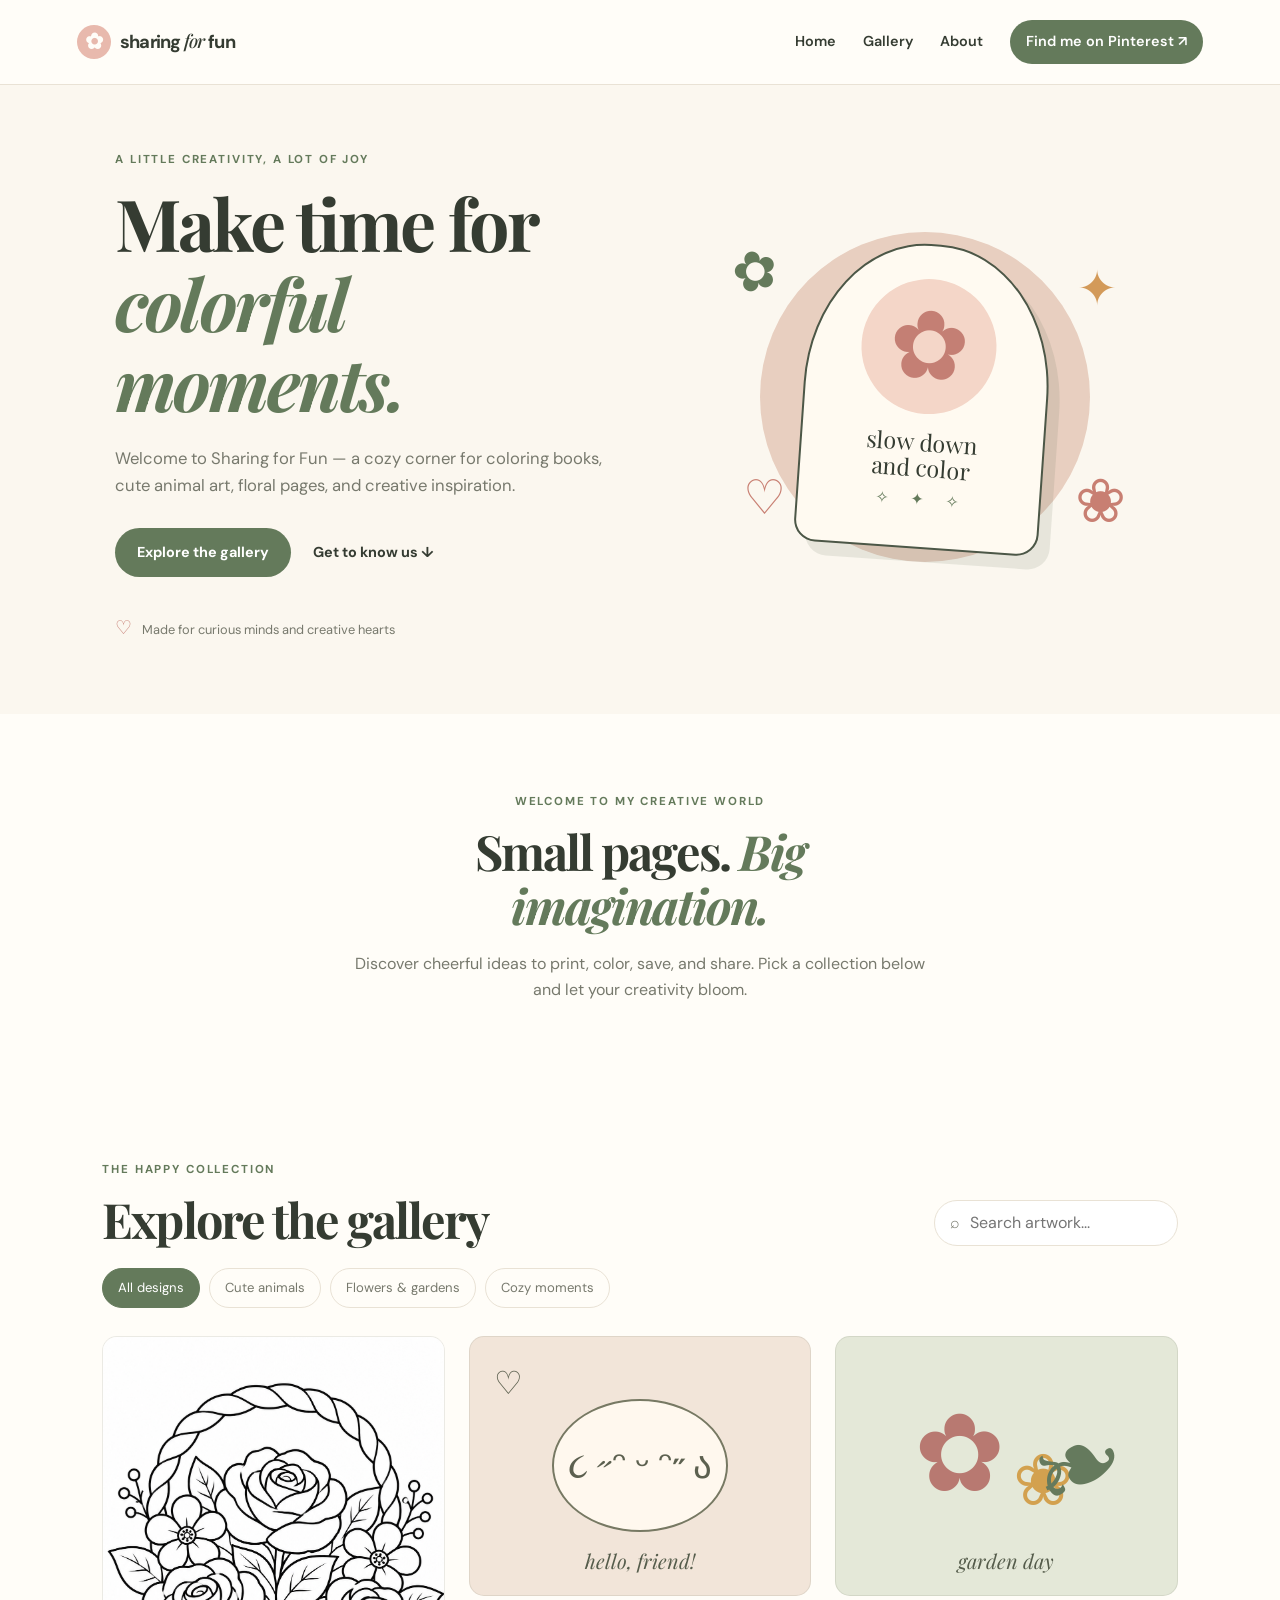
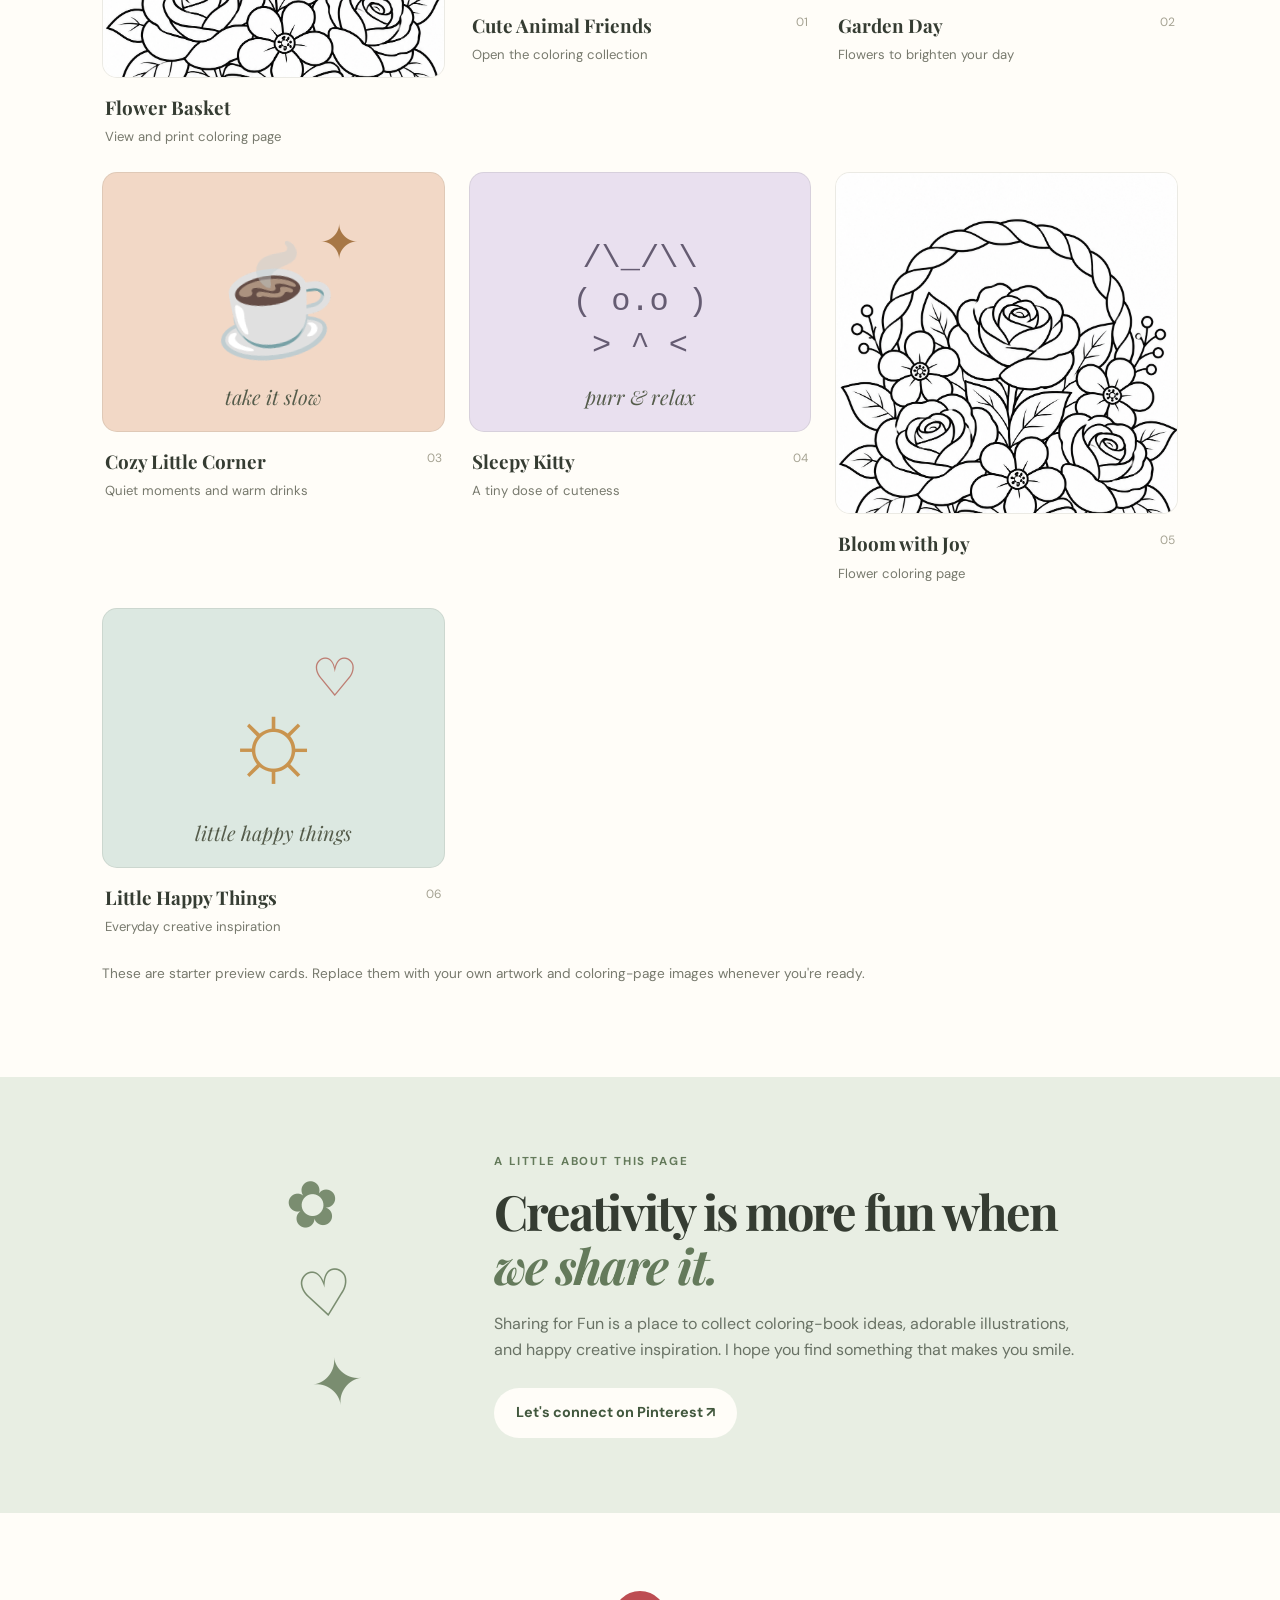
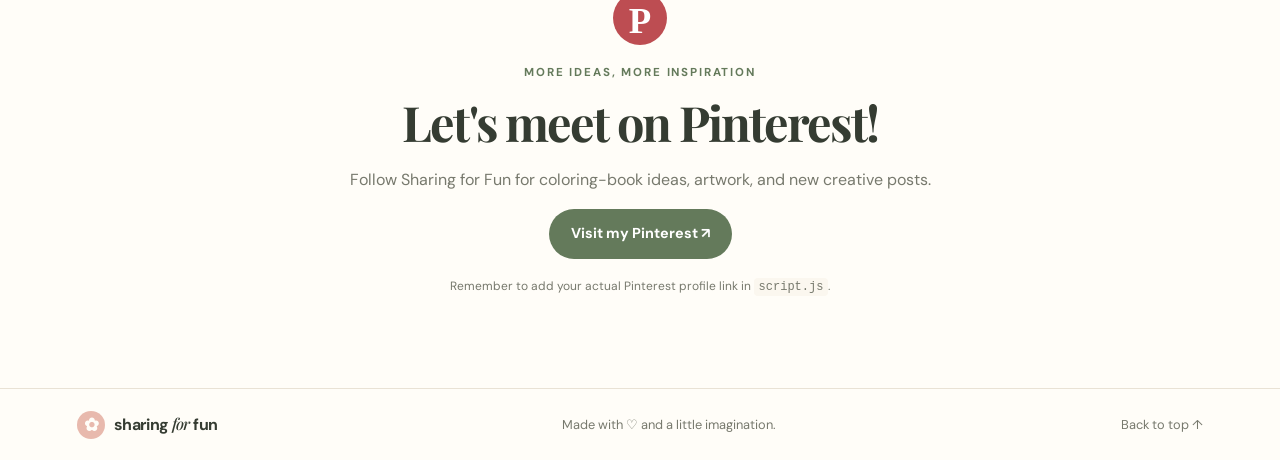
==== index.html @ 7cf9a1e7 "Restore Flower Basket and put image in Bloom with Joy tile" ====
<!DOCTYPE html>
<html lang="en">
<head>
  <meta charset="UTF-8">
  <meta name="viewport" content="width=device-width, initial-scale=1.0">
  <meta name="description" content="Sharing for Fun — coloring books, printable art, and cozy creative ideas.">
  <title>Sharing for Fun | Coloring Books & Art</title>
  <link rel="stylesheet" href="style.css">
  <style>
    .art-preview img {
      width: 100%;
      height: 100%;
      object-fit: contain;
      display: block;
    }
    .artwork-link {
      display: block;
      color: inherit;
      text-decoration: none;
    }
  </style>
</head>
<body>
  <header class="site-header">
    <a class="brand" href="#home" aria-label="Sharing for Fun home">
      <span class="brand-icon" aria-hidden="true">✿</span>
      <span>sharing <em>for</em> fun</span>
    </a>
    <button class="menu-toggle" id="menuToggle" aria-label="Open navigation" aria-expanded="false">☰</button>
    <nav class="nav" id="nav">
      <a href="#home">Home</a>
      <a href="#gallery">Gallery</a>
      <a href="#about">About</a>
      <a
    class="nav-cta"
    id="pinterestLink"
    href="https://www.pinterest.com/sharingforfun/"
    target="_blank"
    rel="noopener noreferrer"
>
    Find me on Pinterest ↗
</a>
    </nav>
  </header>

  <main>
    <section class="hero" id="home">
      <div class="hero-copy">
        <p class="eyebrow">A little creativity, a lot of joy</p>
        <h1>Make time for<br><span>colorful moments.</span></h1>
        <p class="hero-text">Welcome to Sharing for Fun — a cozy corner for coloring books, cute animal art, floral pages, and creative inspiration.</p>
        <div class="hero-actions">
          <a class="button button-primary" href="#gallery">Explore the gallery</a>
          <a class="text-link" href="#about">Get to know us ↓</a>
        </div>
        <div class="mini-note"><span>♡</span> Made for curious minds and creative hearts</div>
      </div>
      <div class="hero-art" aria-label="Decorative illustration of a smiling flower and stars">
        <div class="sun-shape"></div>
        <div class="floating flower flower-one">✿</div>
        <div class="floating star star-one">✦</div>
        <div class="art-card">
          <div class="flower-face">✿</div>
          <p>slow down<br>and color</p>
          <span class="art-sparkle">✧　✦　✧</span>
        </div>
        <div class="floating flower flower-two">❀</div>
        <div class="floating heart">♡</div>
      </div>
    </section>

    <section class="intro section-wrap">
      <p class="eyebrow">Welcome to my creative world</p>
      <h2>Small pages. <span>Big imagination.</span></h2>
      <p>Discover cheerful ideas to print, color, save, and share. Pick a collection below and let your creativity bloom.</p>
    </section>

    <section class="gallery-section section-wrap" id="gallery">
      <div class="section-heading">
        <div>
          <p class="eyebrow">The happy collection</p>
          <h2>Explore the gallery</h2>
        </div>
        <label class="search-box">
          <span aria-hidden="true">⌕</span>
          <input id="searchInput" type="search" placeholder="Search artwork..." aria-label="Search artwork">
        </label>
      </div>

      <div class="filters" aria-label="Filter artwork">
        <button class="filter active" data-filter="all">All designs</button>
        <button class="filter" data-filter="animals">Cute animals</button>
        <button class="filter" data-filter="flowers">Flowers & gardens</button>
        <button class="filter" data-filter="cozy">Cozy moments</button>
      </div>

      <div class="gallery-grid" id="galleryGrid">

<a href="flowers.html" class="artwork-link">
  <article class="artwork-card"
           data-category="flowers"
           data-title="Flower Basket Coloring Page">

    <div class="art-preview bloom-image-preview">
      <img src="flower-basket-coloring-page.png.png"
           alt="Flower Basket Coloring Page">
    </div>

    <div class="card-info">
      <div>
        <h3>Flower Basket</h3>
        <p>View and print coloring page</p>
      </div>
    </div>

  </article>
</a>
        <a href="cute-animal-friends.html" class="artwork-link">
          <article class="artwork-card" data-category="animals" data-title="Cute animal friends">
            <div class="art-preview preview-bunny"><span class="doodle">♡</span><div class="bunny">૮ ˶ᵔ ᵕ ᵔ˶ ა</div><span class="preview-caption">hello, friend!</span></div>
            <div class="card-info"><div><h3>Cute Animal Friends</h3><p>Open the coloring collection</p></div><span class="card-number">01</span></div>
          </article>
        </a>
        <article class="artwork-card" data-category="flowers" data-title="Garden day">
          <div class="art-preview preview-garden"><span class="garden-flower">✿</span><span class="garden-flower second">❀</span><span class="garden-leaf">❧</span><span class="preview-caption">garden day</span></div>
          <div class="card-info"><div><h3>Garden Day</h3><p>Flowers to brighten your day</p></div><span class="card-number">02</span></div>
        </article>
        <article class="artwork-card" data-category="cozy" data-title="Cozy little corner">
          <div class="art-preview preview-cozy"><span class="mug">☕</span><span class="cozy-star">✦</span><span class="preview-caption">take it slow</span></div>
          <div class="card-info"><div><h3>Cozy Little Corner</h3><p>Quiet moments and warm drinks</p></div><span class="card-number">03</span></div>
        </article>
        <article class="artwork-card" data-category="animals" data-title="Sleepy kitty">
          <div class="art-preview preview-kitty"><span class="kitty"> /\_/\\<br>( o.o )<br> &gt; ^ &lt;</span><span class="preview-caption">purr & relax</span></div>
          <div class="card-info"><div><h3>Sleepy Kitty</h3><p>A tiny dose of cuteness</p></div><span class="card-number">04</span></div>
        </article>
        <article class="artwork-card" data-category="flowers" data-title="Bloom with Joy">
          <div class="art-preview bloom-image-preview">
            <img src="flower-basket-coloring-page.png.png" alt="Bloom with Joy coloring page">
          </div>
          <div class="card-info"><div><h3>Bloom with Joy</h3><p>Flower coloring page</p></div><span class="card-number">05</span></div>
        </article>
        <article class="artwork-card" data-category="cozy" data-title="Little happy things">
          <div class="art-preview preview-happy"><span class="happy-sun">☼</span><span class="happy-heart">♡</span><span class="preview-caption">little happy things</span></div>
          <div class="card-info"><div><h3>Little Happy Things</h3><p>Everyday creative inspiration</p></div><span class="card-number">06</span></div>
        </article>
      </div>
      <p class="no-results" id="noResults" hidden>No designs found. Try another search.</p>
      <p class="gallery-note">These are starter preview cards. Replace them with your own artwork and coloring-page images whenever you're ready.</p>
    </section>

    <section class="about-section" id="about">
      <div class="about-doodle" aria-hidden="true">✿<br>♡<br>✦</div>
      <div class="about-copy">
        <p class="eyebrow">A little about this page</p>
        <h2>Creativity is more fun when <span>we share it.</span></h2>
        <p>Sharing for Fun is a place to collect coloring-book ideas, adorable illustrations, and happy creative inspiration. I hope you find something that makes you smile.</p>
        <a class="button button-light" href="#pinterest">Let's connect on Pinterest ↗</a>
      </div>
    </section>

    <section class="pinterest-section section-wrap" id="pinterest">
      <div class="pin-symbol">P</div>
      <p class="eyebrow">More ideas, more inspiration</p>
      <h2>Let's meet on Pinterest!</h2>
      <p>Follow Sharing for Fun for coloring-book ideas, artwork, and new creative posts.</p>
      <!-- Replace YOUR_PINTEREST_USERNAME with your real Pinterest username. -->
      <a
  class="button button-primary"
  id="pinterestLink"
  href="https://www.pinterest.com/sharingforfun/"
  target="_blank"
  rel="noopener noreferrer"
>
  Visit my Pinterest ↗
</a>
      <p class="small-help">Remember to add your actual Pinterest profile link in <code>script.js</code>.</p>
    </section>
  </main>

  <footer class="footer">
    <a class="brand footer-brand" href="#home"><span class="brand-icon">✿</span><span>sharing <em>for</em> fun</span></a>
    <p>Made with ♡ and a little imagination.</p>
    <a href="#home">Back to top ↑</a>
  </footer>
  <script src="script.js"></script>
</body>
</html>
---- style.css ----
@import url('https://fonts.googleapis.com/css2?family=DM+Sans:wght@400;500;600;700&family=Playfair+Display:wght@500;600;700&display=swap');

:root {
  --cream: #fbf7ef;
  --paper: #fffdf8;
  --ink: #353c32;
  --muted: #77796d;
  --green: #647a5b;
  --green-dark: #42583e;
  --pink: #e8b9ad;
  --peach: #f4d9c6;
  --line: #e9e2d5;
  --lavender: #e7e0ef;
}
* { box-sizing: border-box; }
html { scroll-behavior: smooth; }
body { margin: 0; background: var(--paper); color: var(--ink); font-family: 'DM Sans', sans-serif; line-height: 1.65; }
a { color: inherit; text-decoration: none; }
button, input { font: inherit; }
.site-header { display:flex; justify-content:space-between; align-items:center; gap:24px; padding:20px clamp(20px, 6vw, 88px); background:rgba(255,253,248,.95); border-bottom:1px solid var(--line); position:sticky; top:0; z-index:5; }
.brand { display:flex; align-items:center; gap:9px; font-weight:700; font-size:1.15rem; letter-spacing:-.04em; white-space:nowrap; }
.brand em { font-family:'Playfair Display',serif; font-weight:500; }
.brand-icon { display:grid; place-items:center; width:34px; height:34px; border-radius:50%; background:var(--pink); color:#fffdf8; font-size:1.35rem; }
.nav { display:flex; align-items:center; gap:27px; font-size:.9rem; font-weight:600; }
.nav a:not(.nav-cta):hover, .text-link:hover { color:var(--green); }
.nav-cta { background:var(--green); color:white; padding:10px 16px; border-radius:99px; }
.menu-toggle { display:none; border:0; background:transparent; font-size:1.5rem; color:var(--ink); }
.hero { min-height:550px; display:grid; grid-template-columns:1.05fr .95fr; align-items:center; gap:40px; padding:65px clamp(24px, 9vw, 130px) 70px; background:var(--cream); overflow:hidden; }
.hero-copy { max-width:580px; }
.eyebrow { color:var(--green); text-transform:uppercase; letter-spacing:.16em; font-size:.72rem; font-weight:700; margin:0 0 13px; }
h1,h2,h3,p { margin-top:0; }
h1,h2 { font-family:'Playfair Display',serif; letter-spacing:-.04em; line-height:1.12; }
h1 { font-size:clamp(2.8rem, 5.6vw, 5rem); margin-bottom:22px; }
h1 span, h2 span { color:var(--green); font-style:italic; }
.hero-text { color:var(--muted); max-width:490px; font-size:1.04rem; margin-bottom:28px; }
.hero-actions { display:flex; align-items:center; flex-wrap:wrap; gap:22px; }
.button { display:inline-flex; justify-content:center; align-items:center; border:0; border-radius:99px; padding:13px 22px; font-weight:700; font-size:.9rem; transition:transform .2s, background .2s; cursor:pointer; }
.button:hover { transform:translateY(-2px); }
.button-primary { color:white; background:var(--green); }
.button-primary:hover { background:var(--green-dark); }
.text-link { font-size:.9rem; font-weight:700; }
.mini-note { margin-top:35px; font-size:.8rem; color:var(--muted); }
.mini-note span { color:#c77f75; font-size:1.2rem; margin-right:7px; }
.hero-art { min-height:370px; position:relative; display:grid; place-items:center; }
.sun-shape { position:absolute; width:min(330px, 80%); aspect-ratio:1; background:#e8cfc0; border-radius:50%; }
.art-card { position:relative; width:245px; height:305px; background:#fffaf1; border:2px solid #4c5747; border-radius:48% 48% 22px 22px; display:flex; flex-direction:column; justify-content:center; align-items:center; transform:rotate(4deg); box-shadow:12px 13px 0 rgba(83,99,73,.12); }
.flower-face { display:grid; place-items:center; width:135px; height:135px; border-radius:50%; color:#c47f74; background:#f4d6c8; font-size:6rem; line-height:1; }
.art-card p { font-family:'Playfair Display',serif; text-align:center; font-size:1.45rem; line-height:1.1; margin:15px 0 7px; }
.art-sparkle { color:var(--green); letter-spacing:.2em; }
.floating { position:absolute; z-index:1; }
.flower { color:var(--green); font-size:3.4rem; }
.flower-one { top:4%; left:10%; transform:rotate(-15deg); }
.flower-two { bottom:8%; right:8%; color:#c87f72; font-size:3.8rem; }
.star { color:#d39a59; font-size:3rem; }
.star-one { top:10%; right:10%; }
.heart { left:12%; bottom:12%; color:#c87f72; font-size:3rem; }
.section-wrap { padding:78px clamp(22px, 8vw, 115px); }
.intro { text-align:center; max-width:780px; margin:auto; }
h2 { font-size:clamp(2rem, 3.8vw, 3.2rem); margin-bottom:18px; }
.intro > p:last-child { max-width:590px; margin:0 auto; color:var(--muted); }
.gallery-section { background:#fffdf8; }
.section-heading { display:flex; justify-content:space-between; align-items:end; gap:24px; margin-bottom:22px; }
.section-heading h2 { margin-bottom:0; }
.search-box { display:flex; align-items:center; gap:8px; border:1px solid var(--line); background:white; border-radius:99px; padding:8px 15px; min-width:230px; color:var(--muted); }
.search-box input { border:0; outline:0; width:100%; min-width:0; background:transparent; color:var(--ink); }
.filters { display:flex; gap:9px; flex-wrap:wrap; margin-bottom:28px; }
.filter { border:1px solid var(--line); color:var(--muted); background:transparent; border-radius:99px; padding:8px 15px; font-size:.82rem; cursor:pointer; }
.filter.active, .filter:hover { background:var(--green); color:white; border-color:var(--green); }
.gallery-grid { display:grid; grid-template-columns:repeat(3, minmax(0,1fr)); gap:24px; }
.artwork-card { min-width:0; }
.art-preview { height:260px; border-radius:15px; position:relative; overflow:hidden; display:grid; place-items:center; border:1px solid rgba(64,69,53,.1); }
.preview-bunny { background:#f2e5d9; color:#5c604f; }
.bunny { font-size:2.3rem; border:2px solid #777963; border-radius:50%; padding:34px 14px; background:#fff8ee; }
.doodle { position:absolute; top:20px; left:24px; font-size:2rem; }
.preview-caption { position:absolute; bottom:18px; left:0; right:0; text-align:center; font-family:'Playfair Display',serif; font-style:italic; font-size:1.25rem; color:#555c4b; }
.preview-garden { background:#e4e8d8; }
.garden-flower { font-size:6.8rem; color:#b87971; position:absolute; top:28px; left:23%; }
.garden-flower.second { color:#d3a14f; font-size:4.5rem; top:85px; left:52%; }
.garden-leaf { font-size:7rem; position:absolute; bottom:35px; right:15%; color:#657a5d; transform:rotate(-25deg); }
.preview-cozy { background:#f2d8c6; }
.mug { font-size:6.5rem; filter:grayscale(.3); transform:rotate(-7deg); }
.cozy-star { position:absolute; right:25%; top:30px; color:#a77746; font-size:3rem; }
.preview-kitty { background:#e9e0ef; }
.kitty { font-size:2rem; line-height:1.35; font-family:monospace; text-align:center; color:#655c72; }
.preview-bloom { background:#f3e5c8; }
.bloom { font-size:8rem; color:#bc7e72; }
.bloom-leaf { position:absolute; bottom:28px; right:24%; font-size:5rem; color:#718166; transform:rotate(-30deg); }
.preview-happy { background:#dce8e1; }
.happy-sun { font-size:7rem; color:#c9944f; }
.happy-heart { position:absolute; top:26px; right:25%; font-size:3.3rem; color:#bd7d72; }
.card-info { display:flex; justify-content:space-between; align-items:start; gap:10px; padding:14px 3px 0; }
.card-info h3 { font-family:'Playfair Display',serif; font-size:1.18rem; margin-bottom:3px; }
.card-info p { color:var(--muted); font-size:.82rem; margin:0; }
.card-number { font-size:.75rem; color:#a5a292; padding-top:3px; }
.gallery-note, .no-results { color:var(--muted); font-size:.85rem; margin-top:25px; }
.no-results { text-align:center; }
.about-section { display:grid; grid-template-columns:.45fr 1fr; gap:35px; align-items:center; padding:75px clamp(24px, 15vw, 210px); background:#e8eee3; }
.about-doodle { font-size:4rem; color:#7a8d70; text-align:center; line-height:1.4; transform:rotate(-8deg); }
.about-copy { max-width:660px; }
.about-copy p:not(.eyebrow) { color:#697265; }
.button-light { background:#fffdf8; color:var(--green-dark); margin-top:8px; }
.pinterest-section { text-align:center; max-width:800px; margin:auto; }
.pin-symbol { width:54px; height:54px; display:grid; place-items:center; margin:0 auto 18px; background:#bd4d52; color:white; font-family:Georgia,serif; font-weight:bold; font-size:2.3rem; border-radius:50%; }
.pinterest-section > p:not(.eyebrow) { color:var(--muted); }
.small-help { font-size:.75rem; margin-top:18px; }
.small-help code { background:var(--cream); padding:2px 5px; border-radius:4px; }
.footer { display:flex; align-items:center; justify-content:space-between; gap:18px; flex-wrap:wrap; border-top:1px solid var(--line); padding:22px clamp(20px, 6vw, 88px); font-size:.8rem; color:var(--muted); }
.footer p { margin:0; }
.footer-brand { color:var(--ink); font-size:1rem; }
.footer-brand .brand-icon { width:28px; height:28px; font-size:1.1rem; }
@media (max-width: 850px) {
  .nav { gap:15px; font-size:.82rem; }
  .hero { padding-top:50px; gap:15px; }
  .gallery-grid { grid-template-columns:repeat(2, minmax(0,1fr)); }
  .art-preview { height:230px; }
}
@media (max-width: 640px) {
  .site-header { padding:14px 18px; }
  .menu-toggle { display:block; }
  .nav { display:none; position:absolute; left:0; right:0; top:100%; padding:18px; background:var(--paper); border-bottom:1px solid var(--line); flex-direction:column; align-items:stretch; }
  .nav.open { display:flex; }
  .nav a { padding:8px 10px; }
  .nav-cta { text-align:center; }
  .hero { grid-template-columns:1fr; padding:48px 23px 35px; text-align:center; }
  .hero-copy { margin:auto; }
  .hero-actions { justify-content:center; }
  .hero-art { min-height:330px; margin-top:10px; }
  .art-card { transform:scale(.88) rotate(4deg); }
  .mini-note { margin-top:24px; }
  .section-wrap { padding:55px 20px; }
  .section-heading { align-items:stretch; flex-direction:column; }
  .search-box { width:100%; }
  .gallery-grid { gap:15px; }
  .art-preview { height:190px; }
  .card-info h3 { font-size:1rem; }
  .card-info p { font-size:.76rem; }
  .about-section { grid-template-columns:1fr; gap:12px; padding:48px 24px; text-align:center; }
  .about-doodle { display:flex; justify-content:center; gap:25px; font-size:2.3rem; }
  .footer { justify-content:center; text-align:center; flex-direction:column; }
}
@media (max-width: 390px) {
  .gallery-grid { grid-template-columns:1fr; }
  .art-preview { height:250px; }
}
.art-preview img {
  width: 100%;
  height: 100%;
  object-fit: contain;
  display: block;
}

/* Bloom with Joy uses a square 1:1 gallery preview. */
.art-preview.bloom-image-preview {
  aspect-ratio: 1 / 1;
  height: auto;
  background: #fffdf8;
}
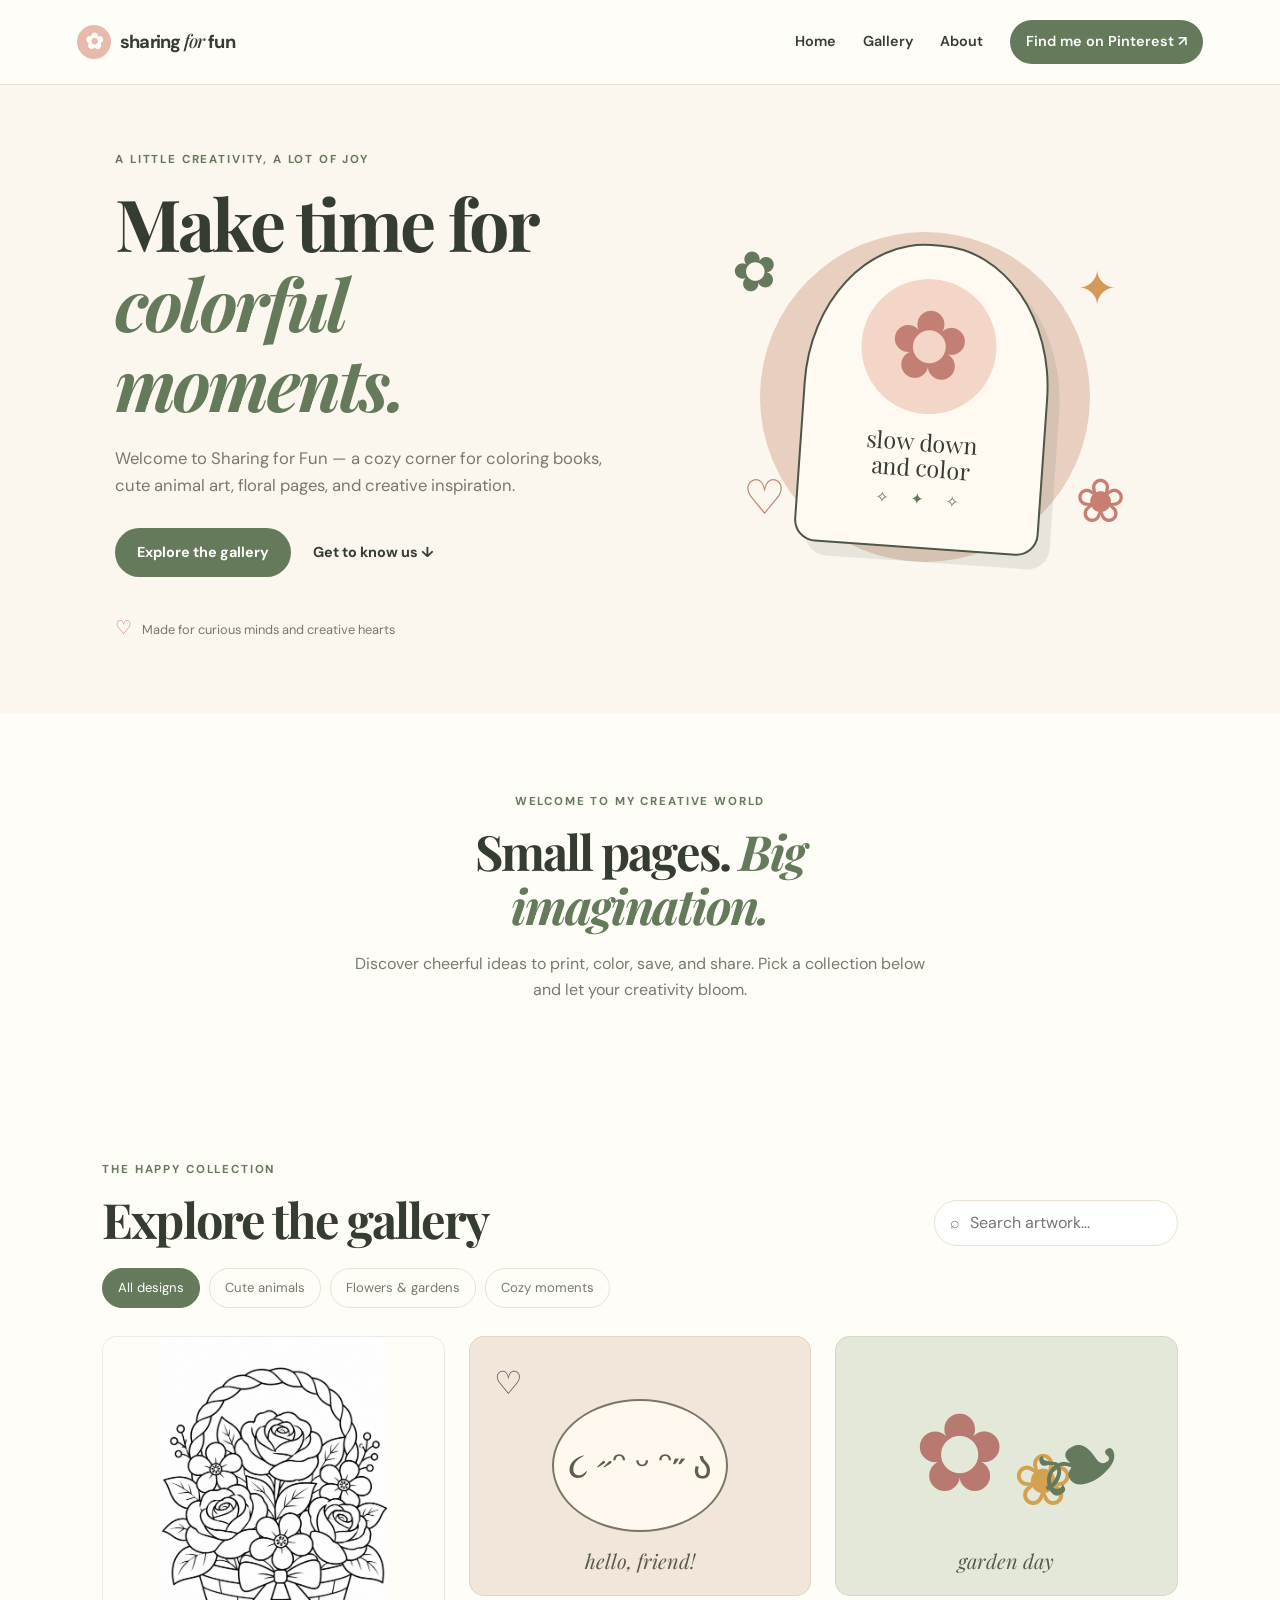
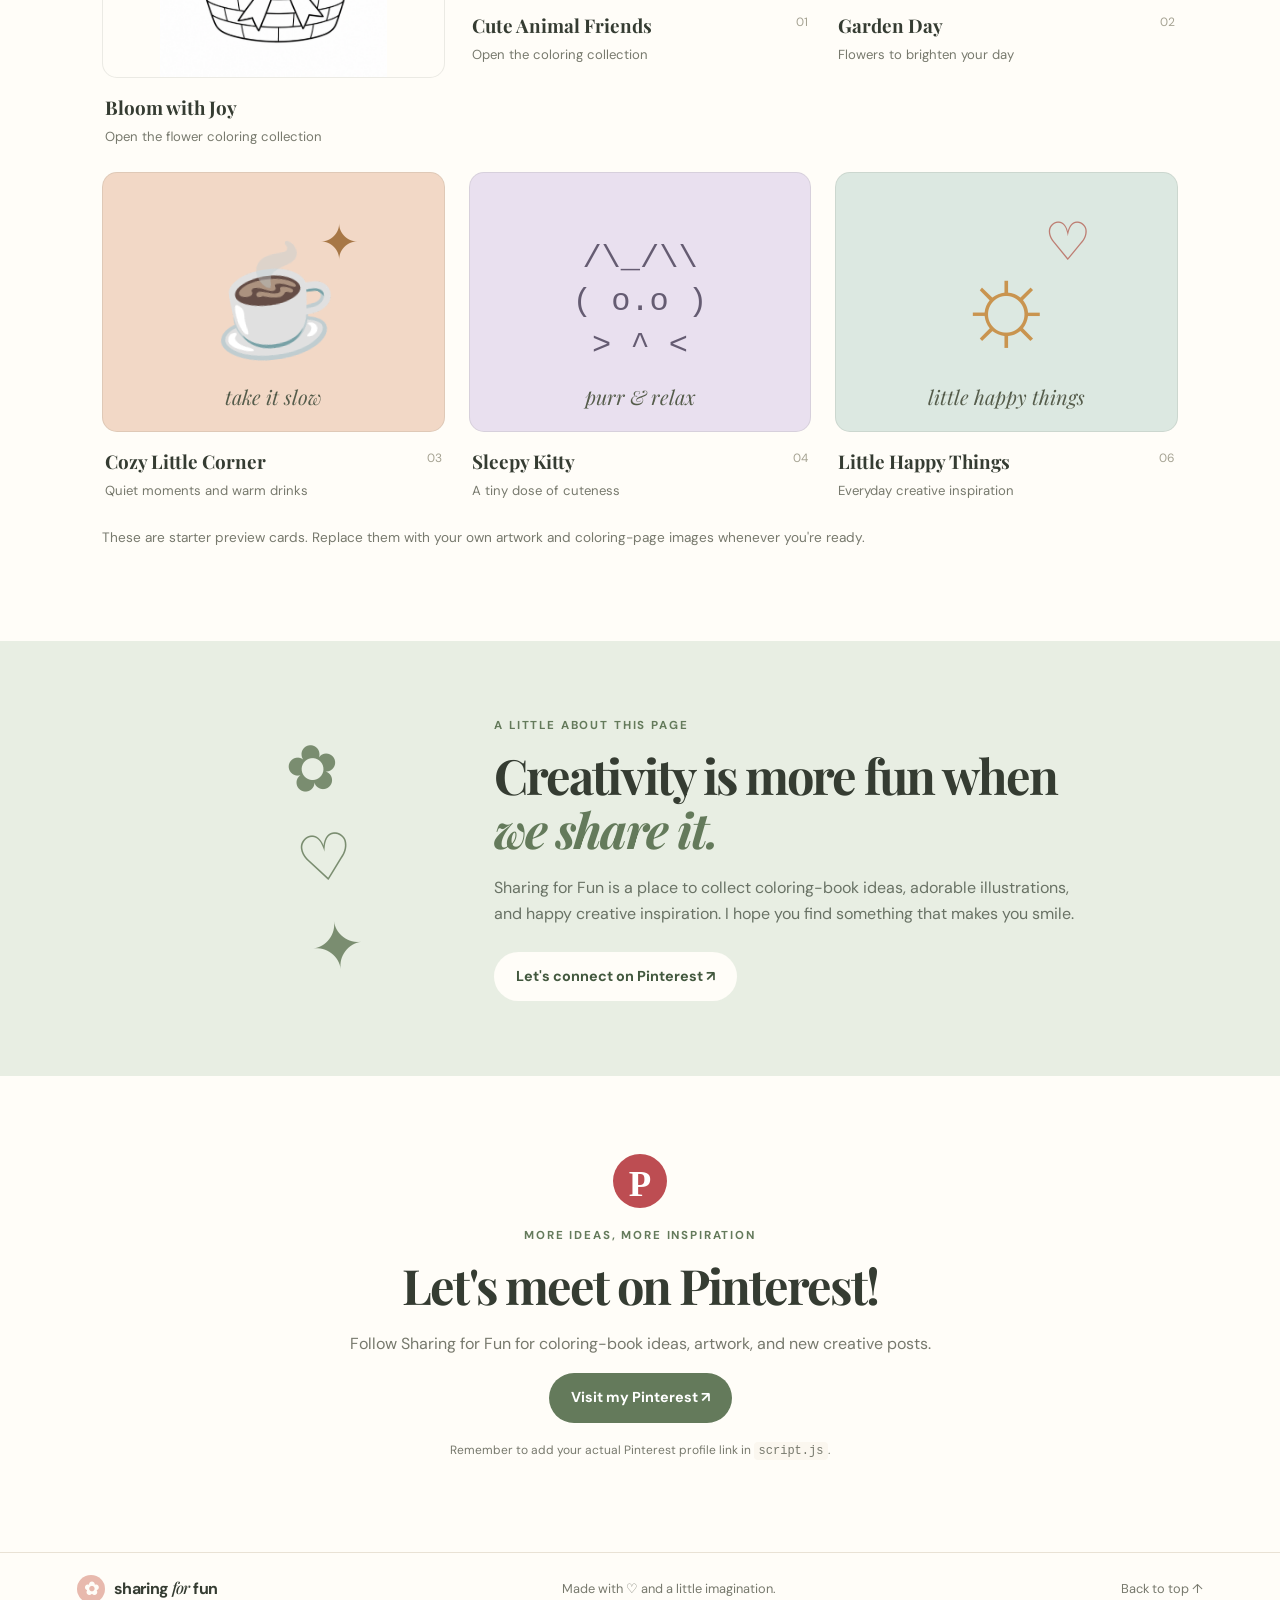
==== commit 22673ade: "Organize Bloom with Joy as a flower collection" ====
--- a/index.html
+++ b/index.html
@@ -96,20 +96,20 @@
 
       <div class="gallery-grid" id="galleryGrid">
 
-<a href="flowers.html" class="artwork-link">
+<a href="bloom-with-joy.html" class="artwork-link">
   <article class="artwork-card"
            data-category="flowers"
-           data-title="Flower Basket Coloring Page">
+           data-title="Bloom with Joy">
 
     <div class="art-preview bloom-image-preview">
       <img src="flower-basket-coloring-page.png.png"
-           alt="Flower Basket Coloring Page">
+           alt="Flower Basket preview for Bloom with Joy collection">
     </div>
 
     <div class="card-info">
       <div>
-        <h3>Flower Basket</h3>
-        <p>View and print coloring page</p>
+        <h3>Bloom with Joy</h3>
+        <p>Open the flower coloring collection</p>
       </div>
     </div>
 
@@ -132,12 +132,6 @@
         <article class="artwork-card" data-category="animals" data-title="Sleepy kitty">
           <div class="art-preview preview-kitty"><span class="kitty"> /\_/\\<br>( o.o )<br> &gt; ^ &lt;</span><span class="preview-caption">purr & relax</span></div>
           <div class="card-info"><div><h3>Sleepy Kitty</h3><p>A tiny dose of cuteness</p></div><span class="card-number">04</span></div>
-        </article>
-        <article class="artwork-card" data-category="flowers" data-title="Bloom with Joy">
-          <div class="art-preview bloom-image-preview">
-            <img src="flower-basket-coloring-page.png.png" alt="Bloom with Joy coloring page">
-          </div>
-          <div class="card-info"><div><h3>Bloom with Joy</h3><p>Flower coloring page</p></div><span class="card-number">05</span></div>
         </article>
         <article class="artwork-card" data-category="cozy" data-title="Little happy things">
           <div class="art-preview preview-happy"><span class="happy-sun">☼</span><span class="happy-heart">♡</span><span class="preview-caption">little happy things</span></div>
--- a/style.css
+++ b/style.css
@@ -149,9 +149,19 @@
   display: block;
 }
 
-/* Bloom with Joy uses a square 1:1 gallery preview. */
+/* Square 1:1 image tile for Bloom with Joy */
 .art-preview.bloom-image-preview {
+  width: 100%;
   aspect-ratio: 1 / 1;
   height: auto;
+  min-height: 0;
+  display: block;
+  overflow: hidden;
   background: #fffdf8;
 }
+.art-preview.bloom-image-preview img {
+  display: block;
+  width: 100%;
+  height: 100%;
+  object-fit: contain;
+}
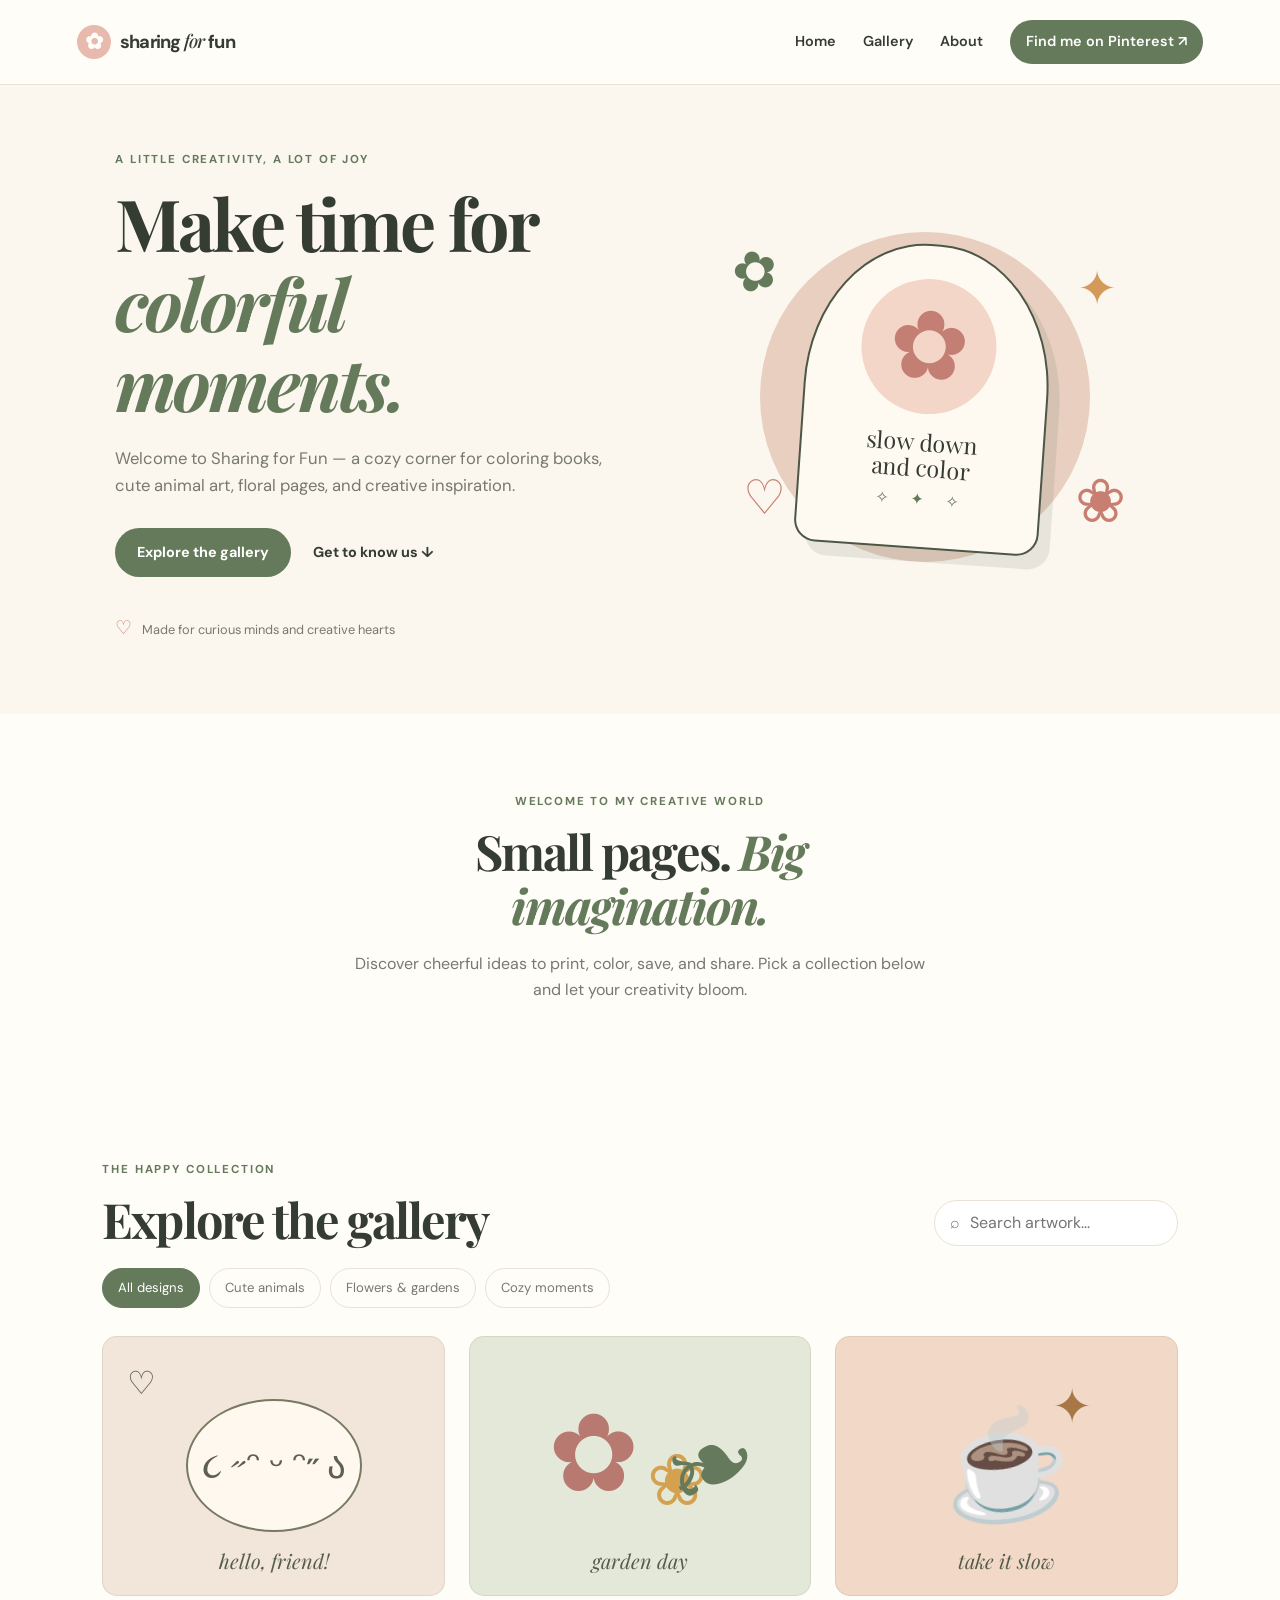
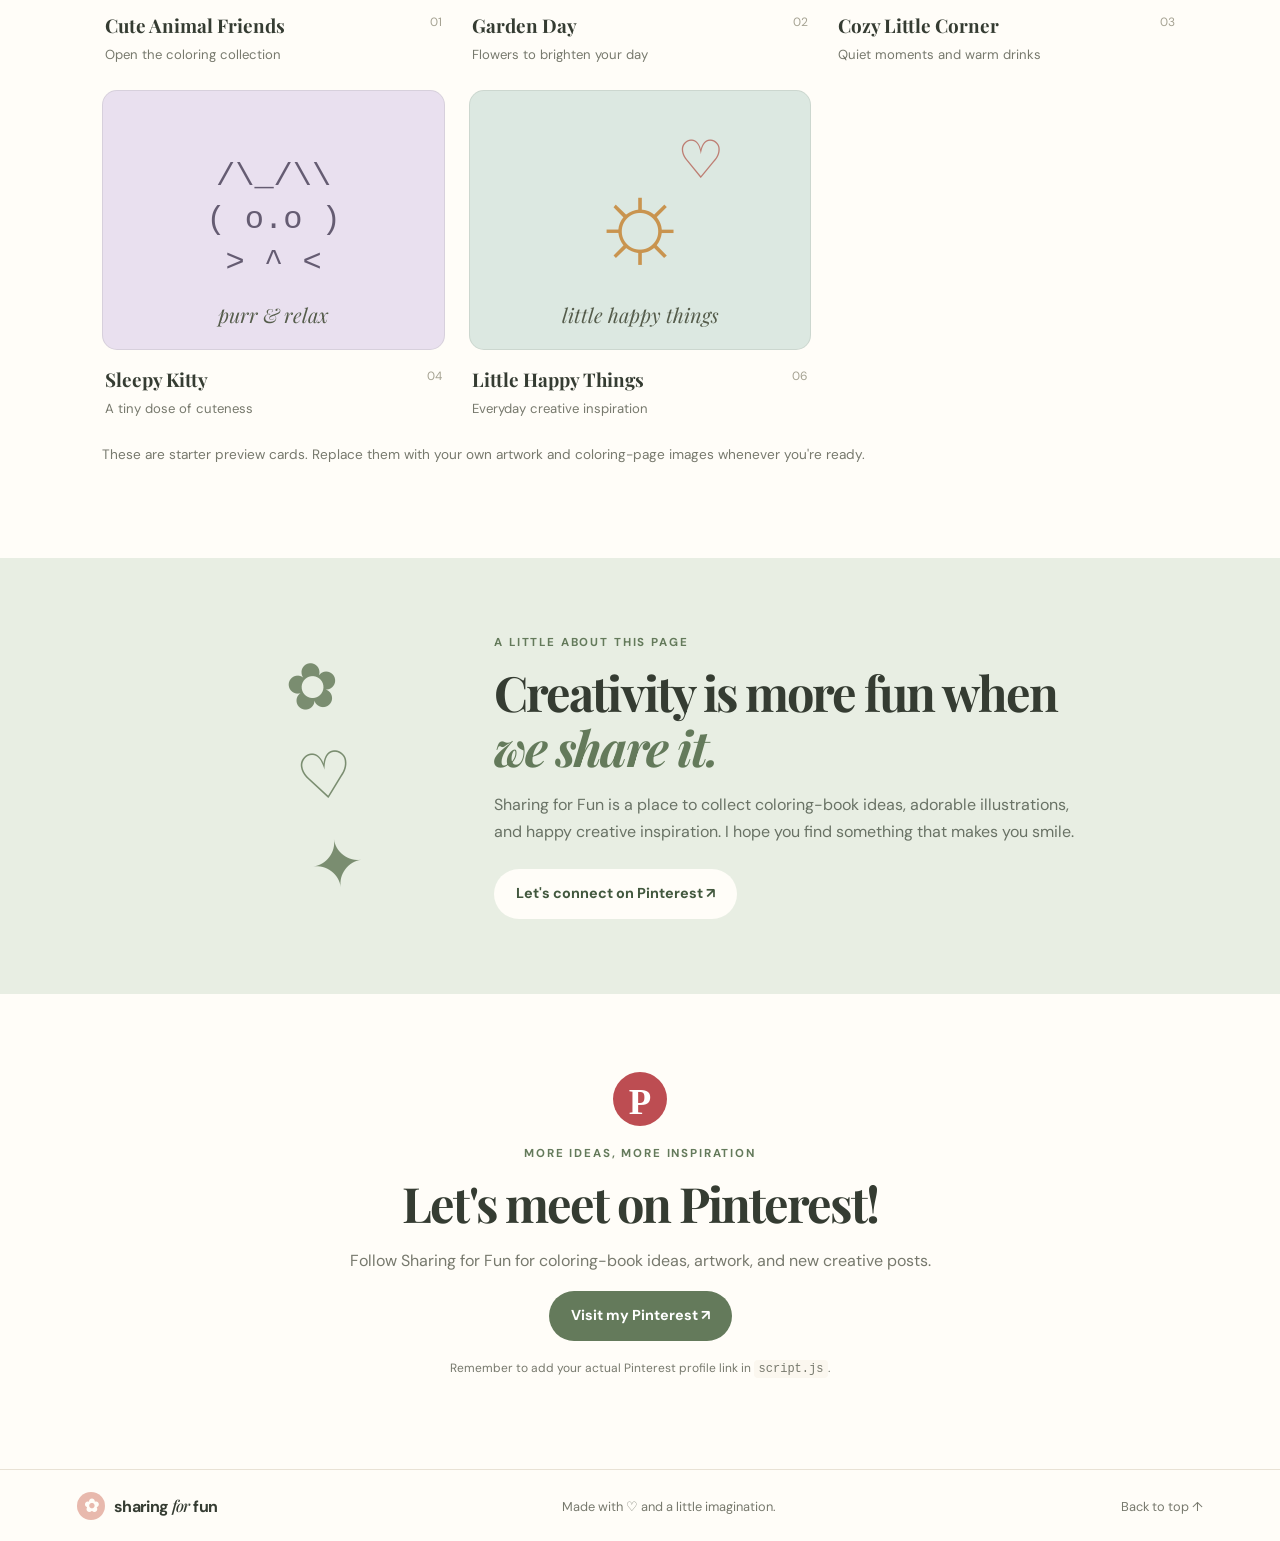
==== commit 3f671cc8: "Remove 'Bloom with Joy' artwork card Removed the 'Bloom with Joy' artwork card from the gallery." ====
--- a/index.html
+++ b/index.html
@@ -96,25 +96,6 @@
 
       <div class="gallery-grid" id="galleryGrid">
 
-<a href="bloom-with-joy.html" class="artwork-link">
-  <article class="artwork-card"
-           data-category="flowers"
-           data-title="Bloom with Joy">
-
-    <div class="art-preview bloom-image-preview">
-      <img src="flower-basket-coloring-page.png.png"
-           alt="Flower Basket preview for Bloom with Joy collection">
-    </div>
-
-    <div class="card-info">
-      <div>
-        <h3>Bloom with Joy</h3>
-        <p>Open the flower coloring collection</p>
-      </div>
-    </div>
-
-  </article>
-</a>
         <a href="cute-animal-friends.html" class="artwork-link">
           <article class="artwork-card" data-category="animals" data-title="Cute animal friends">
             <div class="art-preview preview-bunny"><span class="doodle">♡</span><div class="bunny">૮ ˶ᵔ ᵕ ᵔ˶ ა</div><span class="preview-caption">hello, friend!</span></div>
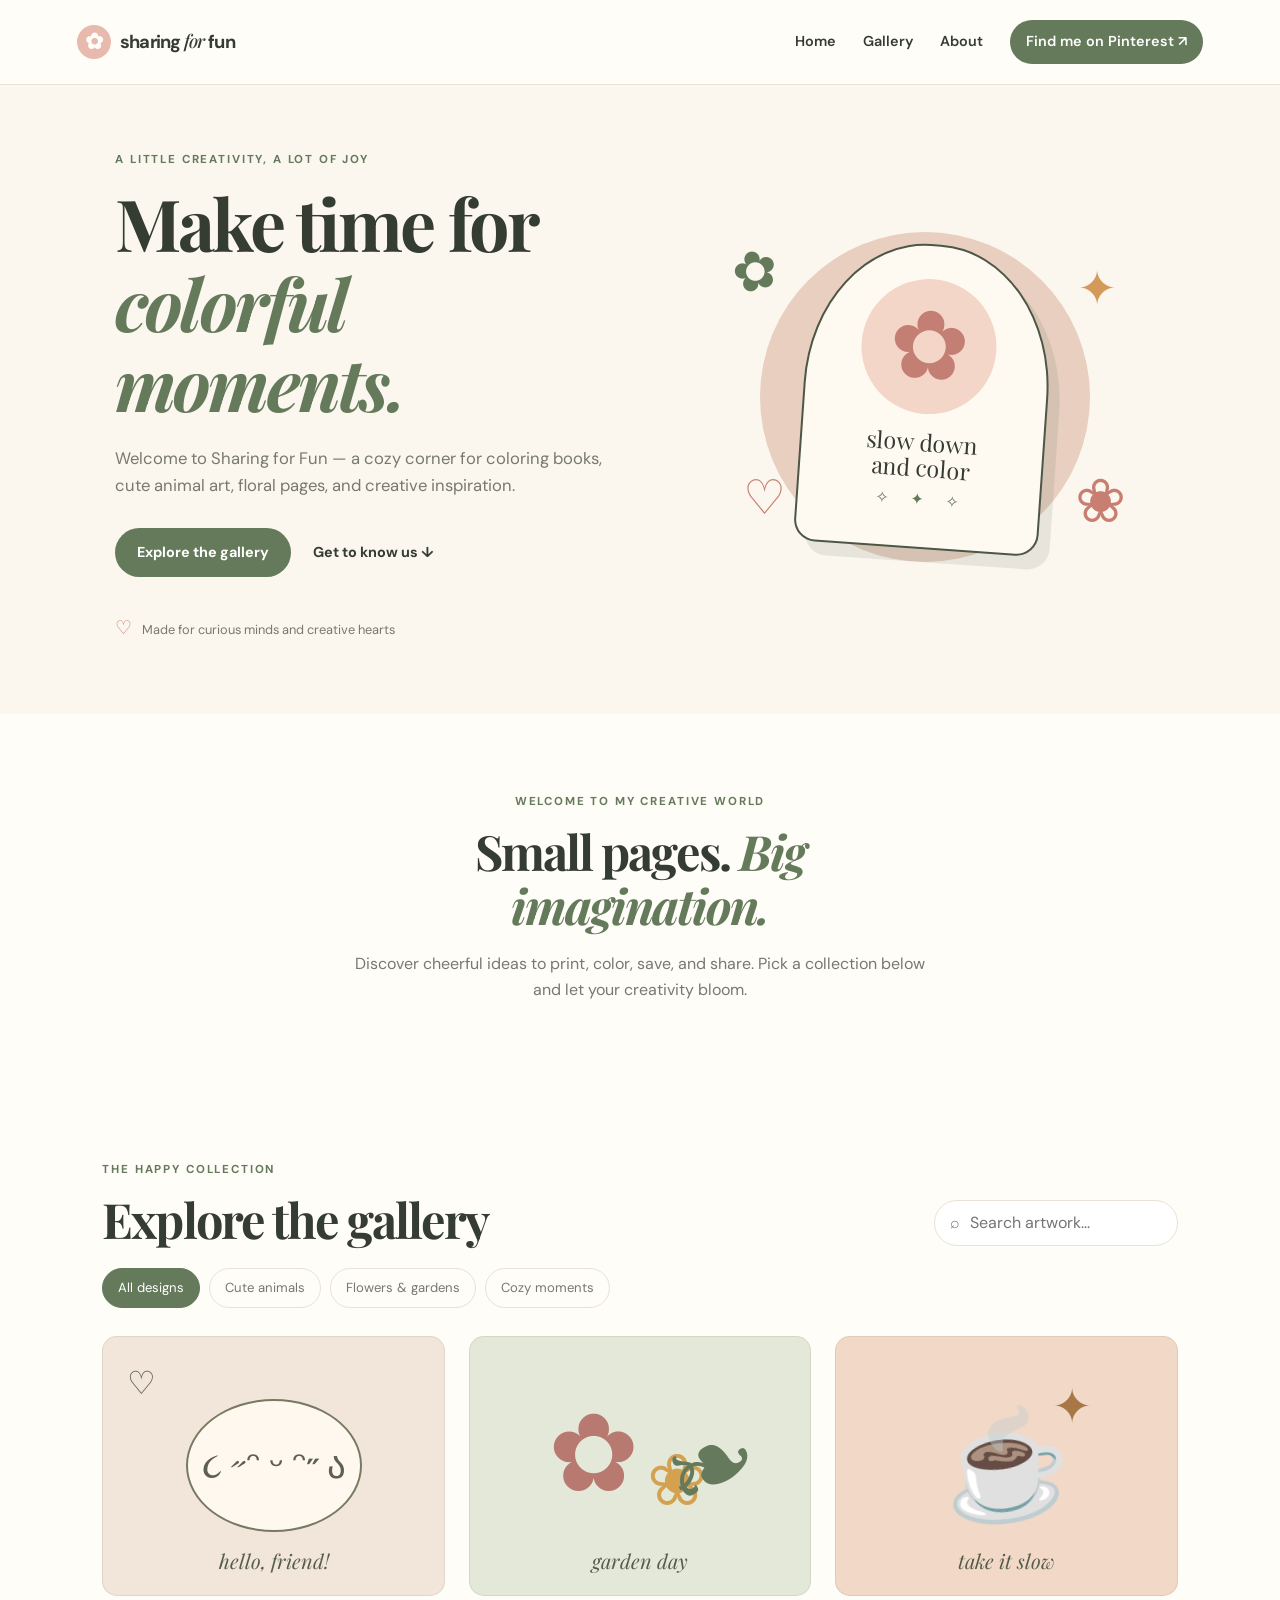
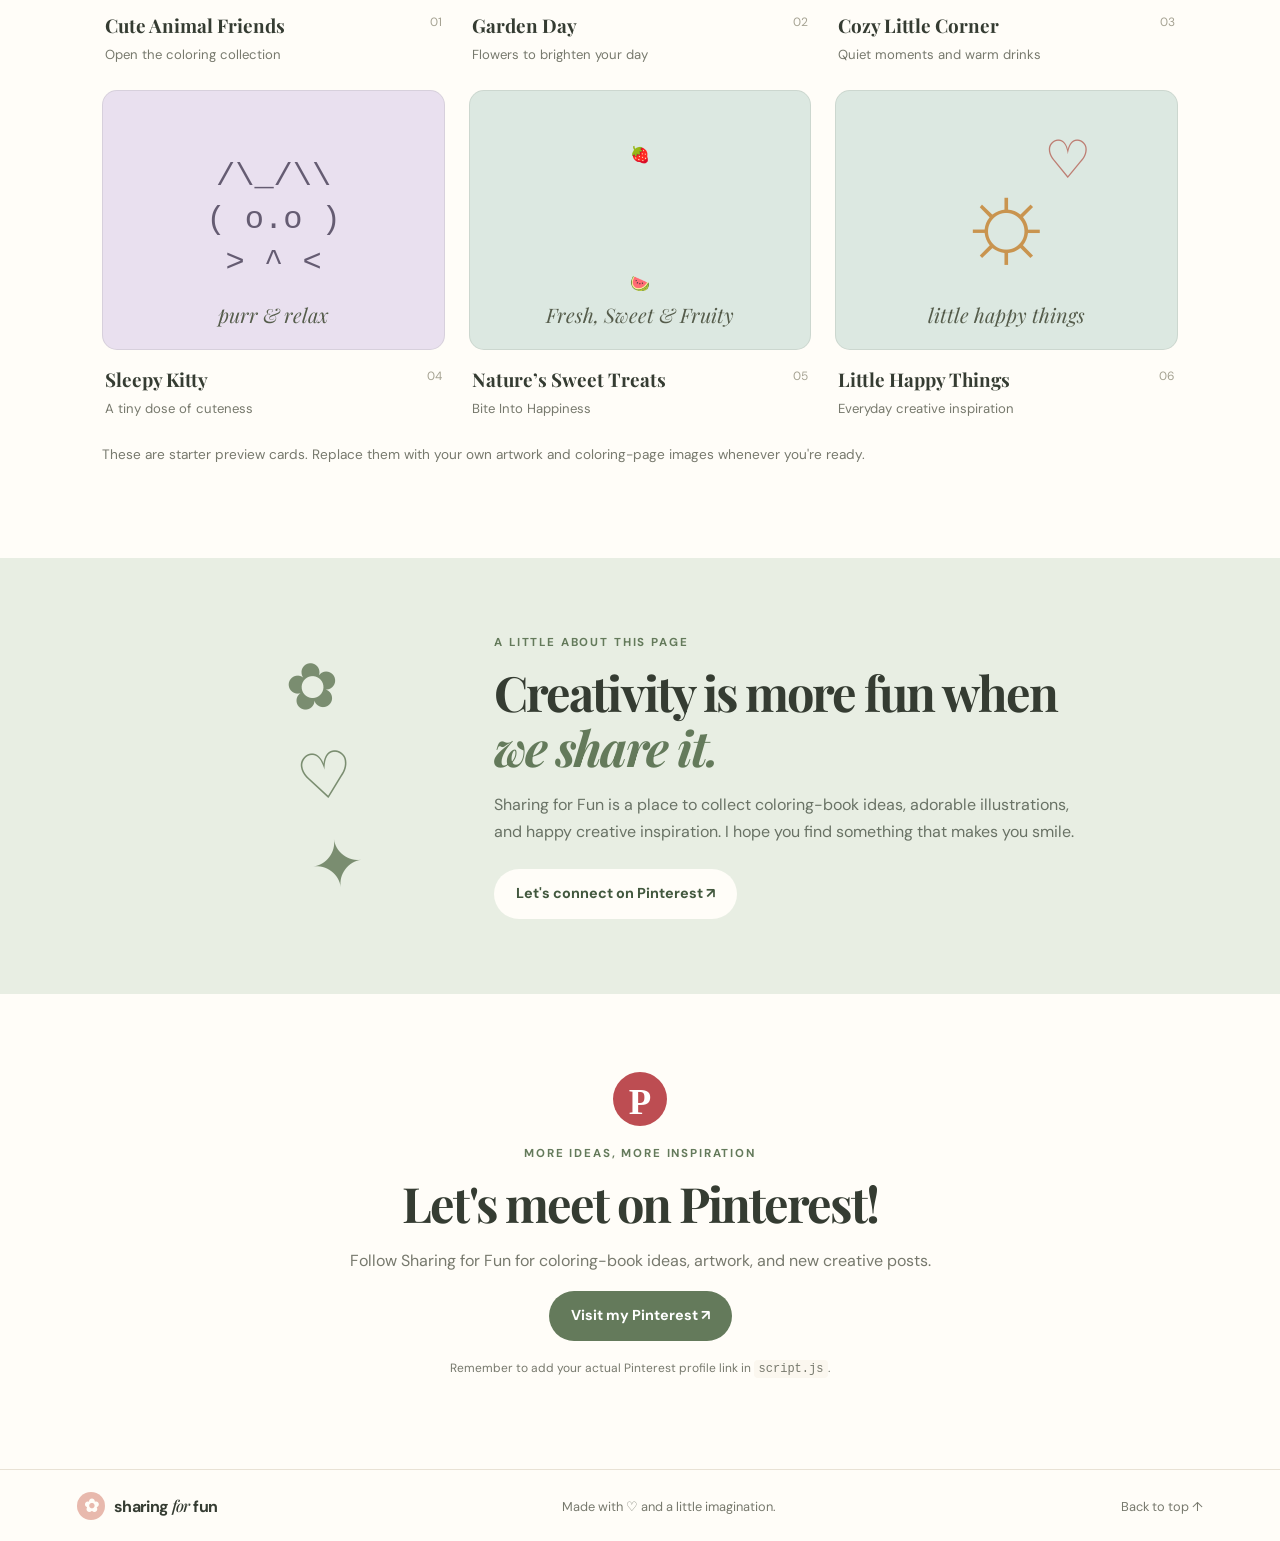
==== commit e2c9c002: "Add new artwork card for fruity fun" ====
--- a/index.html
+++ b/index.html
@@ -114,6 +114,10 @@
           <div class="art-preview preview-kitty"><span class="kitty"> /\_/\\<br>( o.o )<br> &gt; ^ &lt;</span><span class="preview-caption">purr & relax</span></div>
           <div class="card-info"><div><h3>Sleepy Kitty</h3><p>A tiny dose of cuteness</p></div><span class="card-number">04</span></div>
         </article>
+        <article class="artwork-card" data-category="fruits" data-title="Fruity Fun">
+          <div class="art-preview preview-happy"><span class="happy-strawberry">🍓</span><span class="happy-wtermwlon">🍉</span><span class="preview-caption">Fresh, Sweet & Fruity</span></div>
+          <div class="card-info"><div><h3>Nature’s Sweet Treats</h3><p>Bite Into Happiness</p></div><span class="card-number">05</span></div>
+        </article>
         <article class="artwork-card" data-category="cozy" data-title="Little happy things">
           <div class="art-preview preview-happy"><span class="happy-sun">☼</span><span class="happy-heart">♡</span><span class="preview-caption">little happy things</span></div>
           <div class="card-info"><div><h3>Little Happy Things</h3><p>Everyday creative inspiration</p></div><span class="card-number">06</span></div>
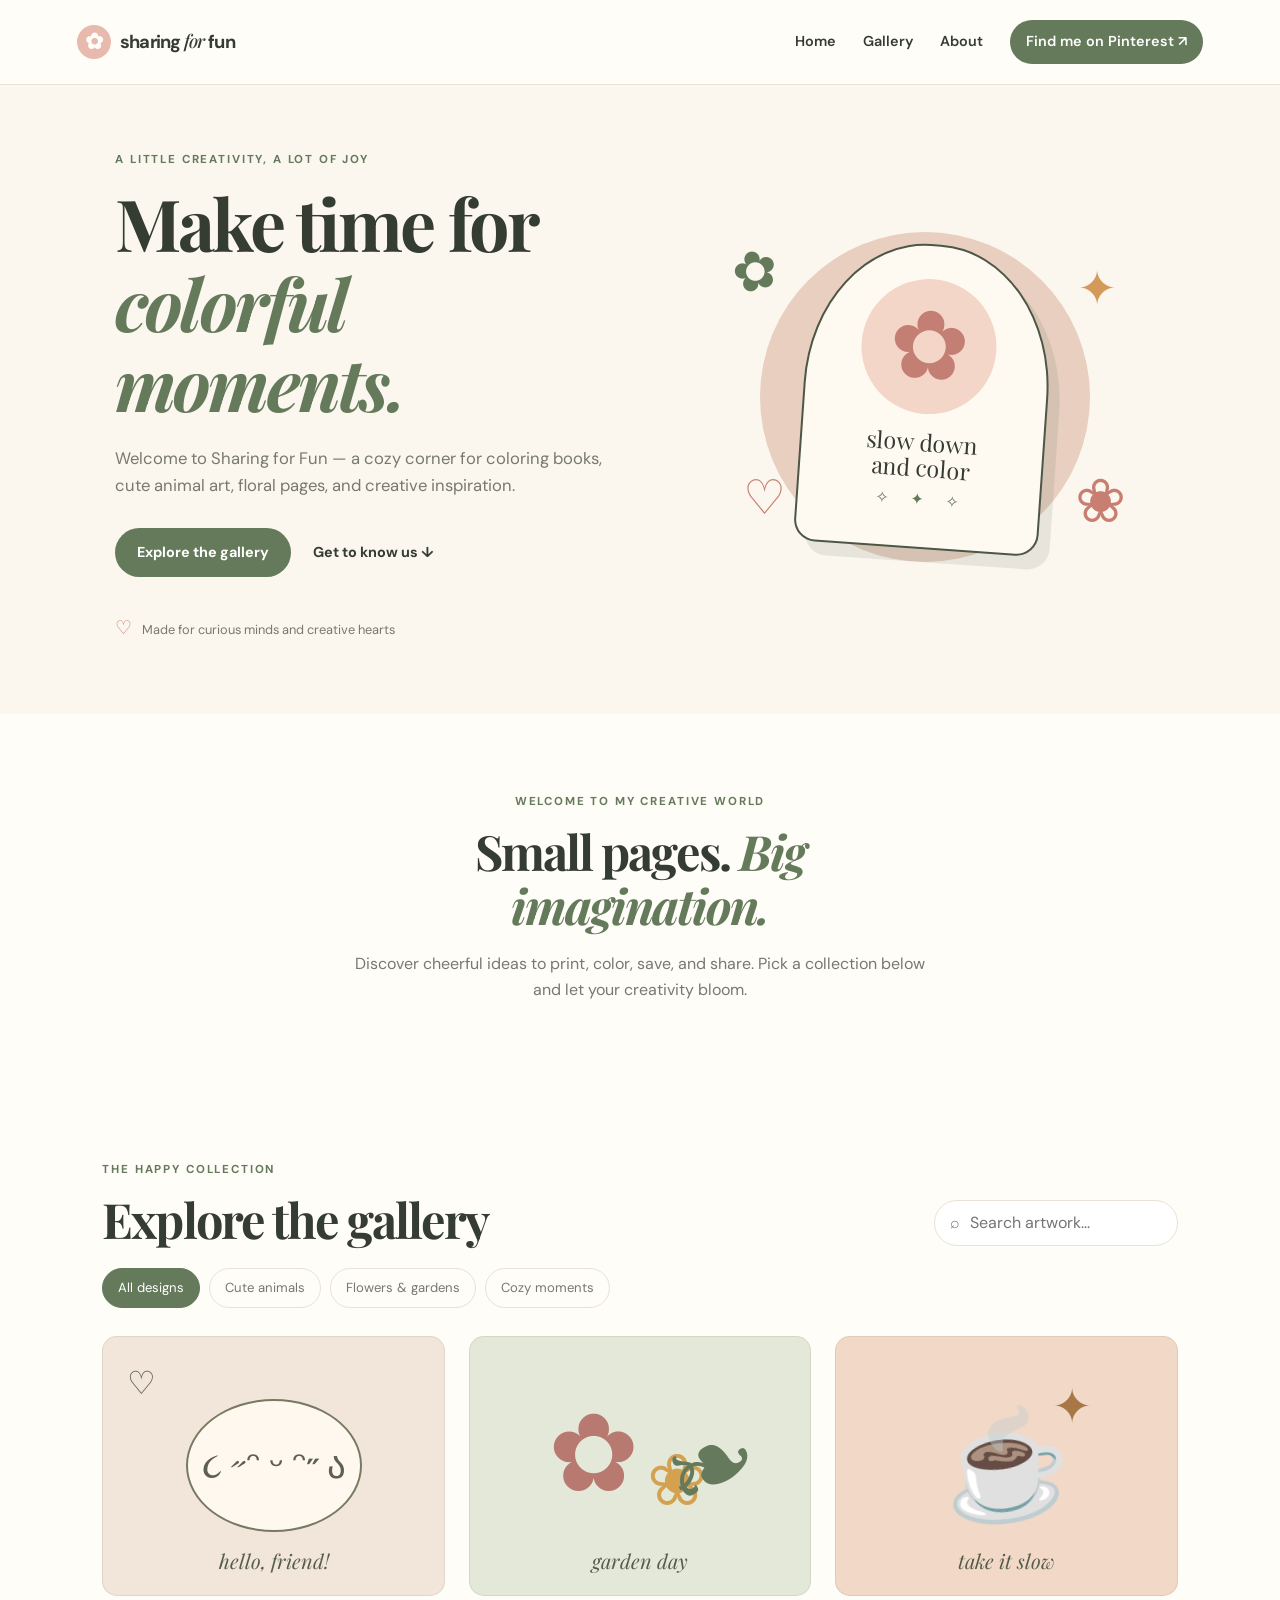
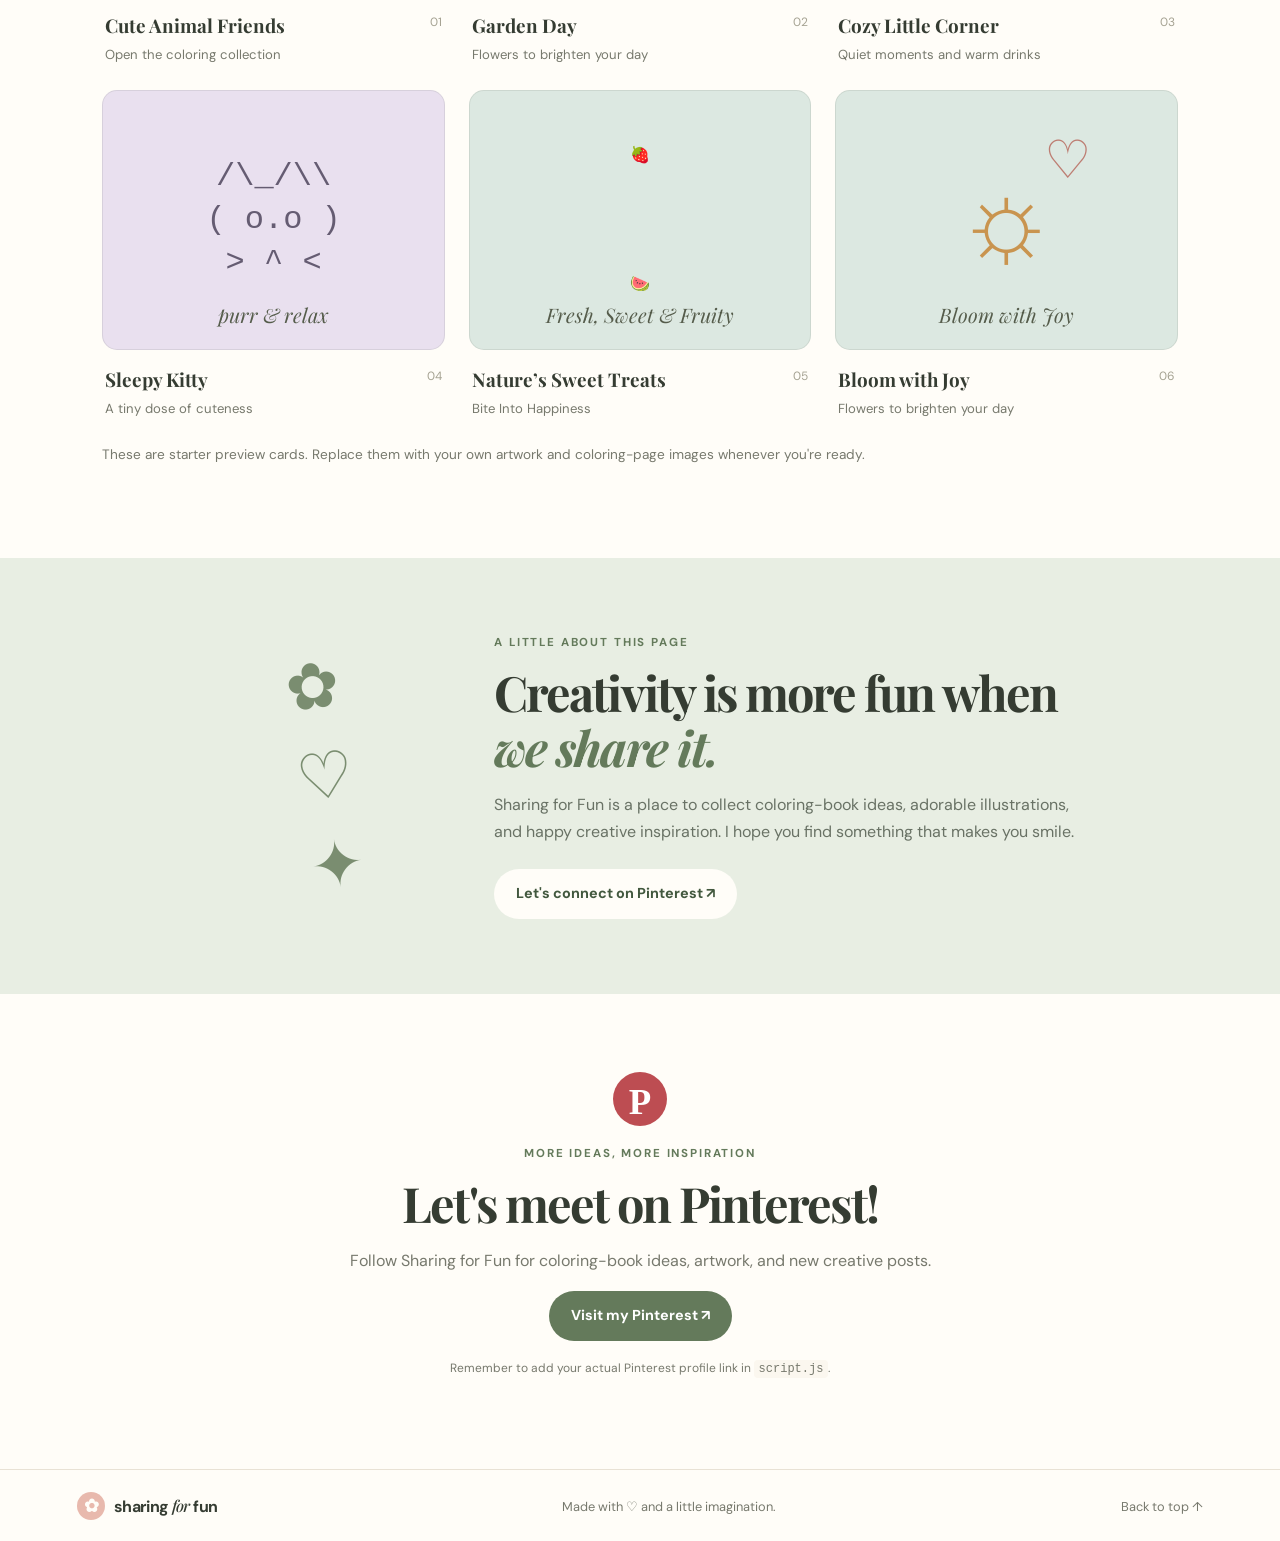
==== commit d24f2c18: "Rename Little Happy Things collection to Bloom with Joy" ====
--- a/index.html
+++ b/index.html
@@ -118,9 +118,9 @@
           <div class="art-preview preview-happy"><span class="happy-strawberry">🍓</span><span class="happy-wtermwlon">🍉</span><span class="preview-caption">Fresh, Sweet & Fruity</span></div>
           <div class="card-info"><div><h3>Nature’s Sweet Treats</h3><p>Bite Into Happiness</p></div><span class="card-number">05</span></div>
         </article>
-        <article class="artwork-card" data-category="cozy" data-title="Little happy things">
-          <div class="art-preview preview-happy"><span class="happy-sun">☼</span><span class="happy-heart">♡</span><span class="preview-caption">little happy things</span></div>
-          <div class="card-info"><div><h3>Little Happy Things</h3><p>Everyday creative inspiration</p></div><span class="card-number">06</span></div>
+        <article class="artwork-card" data-category="flowers" data-title="Bloom with Joy">
+          <div class="art-preview preview-happy"><span class="happy-sun">☼</span><span class="happy-heart">♡</span><span class="preview-caption">Bloom with Joy</span></div>
+          <div class="card-info"><div><h3>Bloom with Joy</h3><p>Flowers to brighten your day</p></div><span class="card-number">06</span></div>
         </article>
       </div>
       <p class="no-results" id="noResults" hidden>No designs found. Try another search.</p>
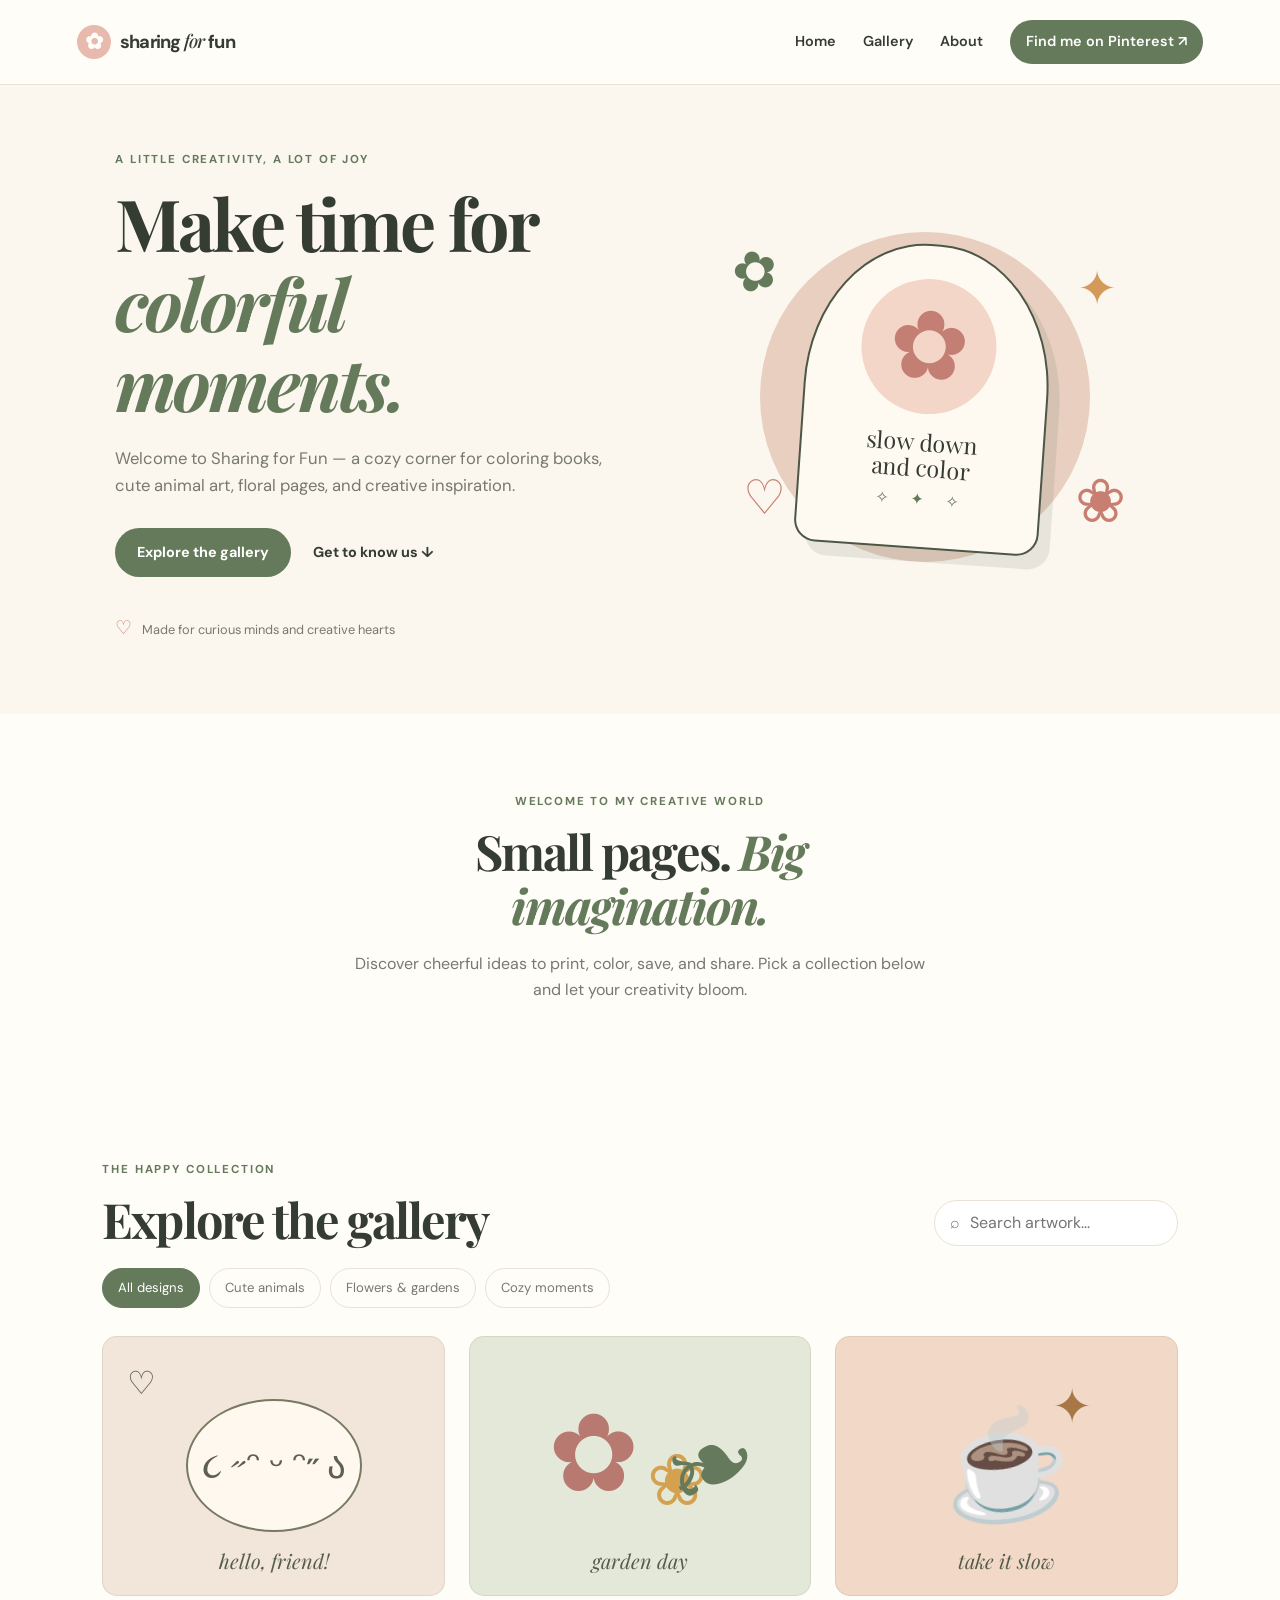
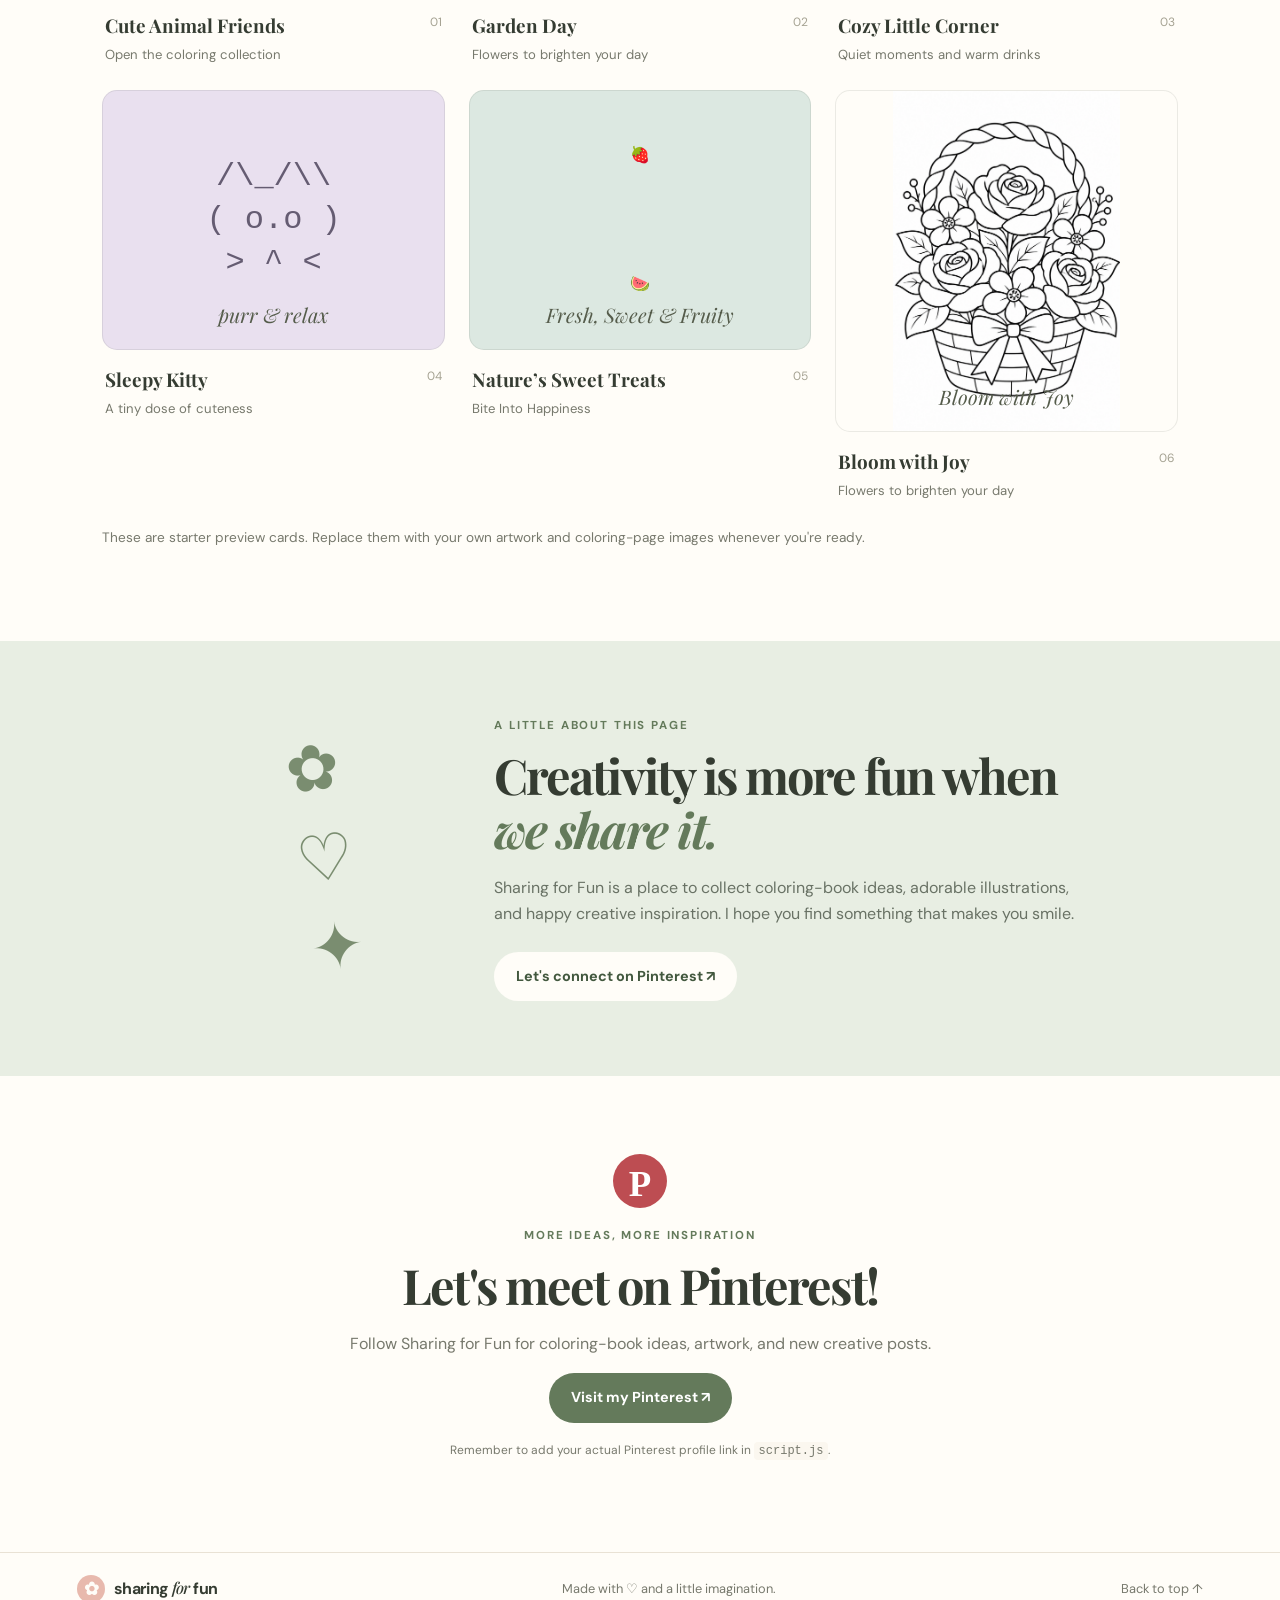
==== commit 3d270a2a: "Show Flower Basket image in Bloom with Joy gallery card" ====
--- a/index.html
+++ b/index.html
@@ -119,7 +119,7 @@
           <div class="card-info"><div><h3>Nature’s Sweet Treats</h3><p>Bite Into Happiness</p></div><span class="card-number">05</span></div>
         </article>
         <article class="artwork-card" data-category="flowers" data-title="Bloom with Joy">
-          <div class="art-preview preview-happy"><span class="happy-sun">☼</span><span class="happy-heart">♡</span><span class="preview-caption">Bloom with Joy</span></div>
+          <div class="art-preview bloom-image-preview"><img src="flower-basket-coloring-page.png.png" alt="Flower Basket coloring page"><span class="preview-caption">Bloom with Joy</span></div>
           <div class="card-info"><div><h3>Bloom with Joy</h3><p>Flowers to brighten your day</p></div><span class="card-number">06</span></div>
         </article>
       </div>
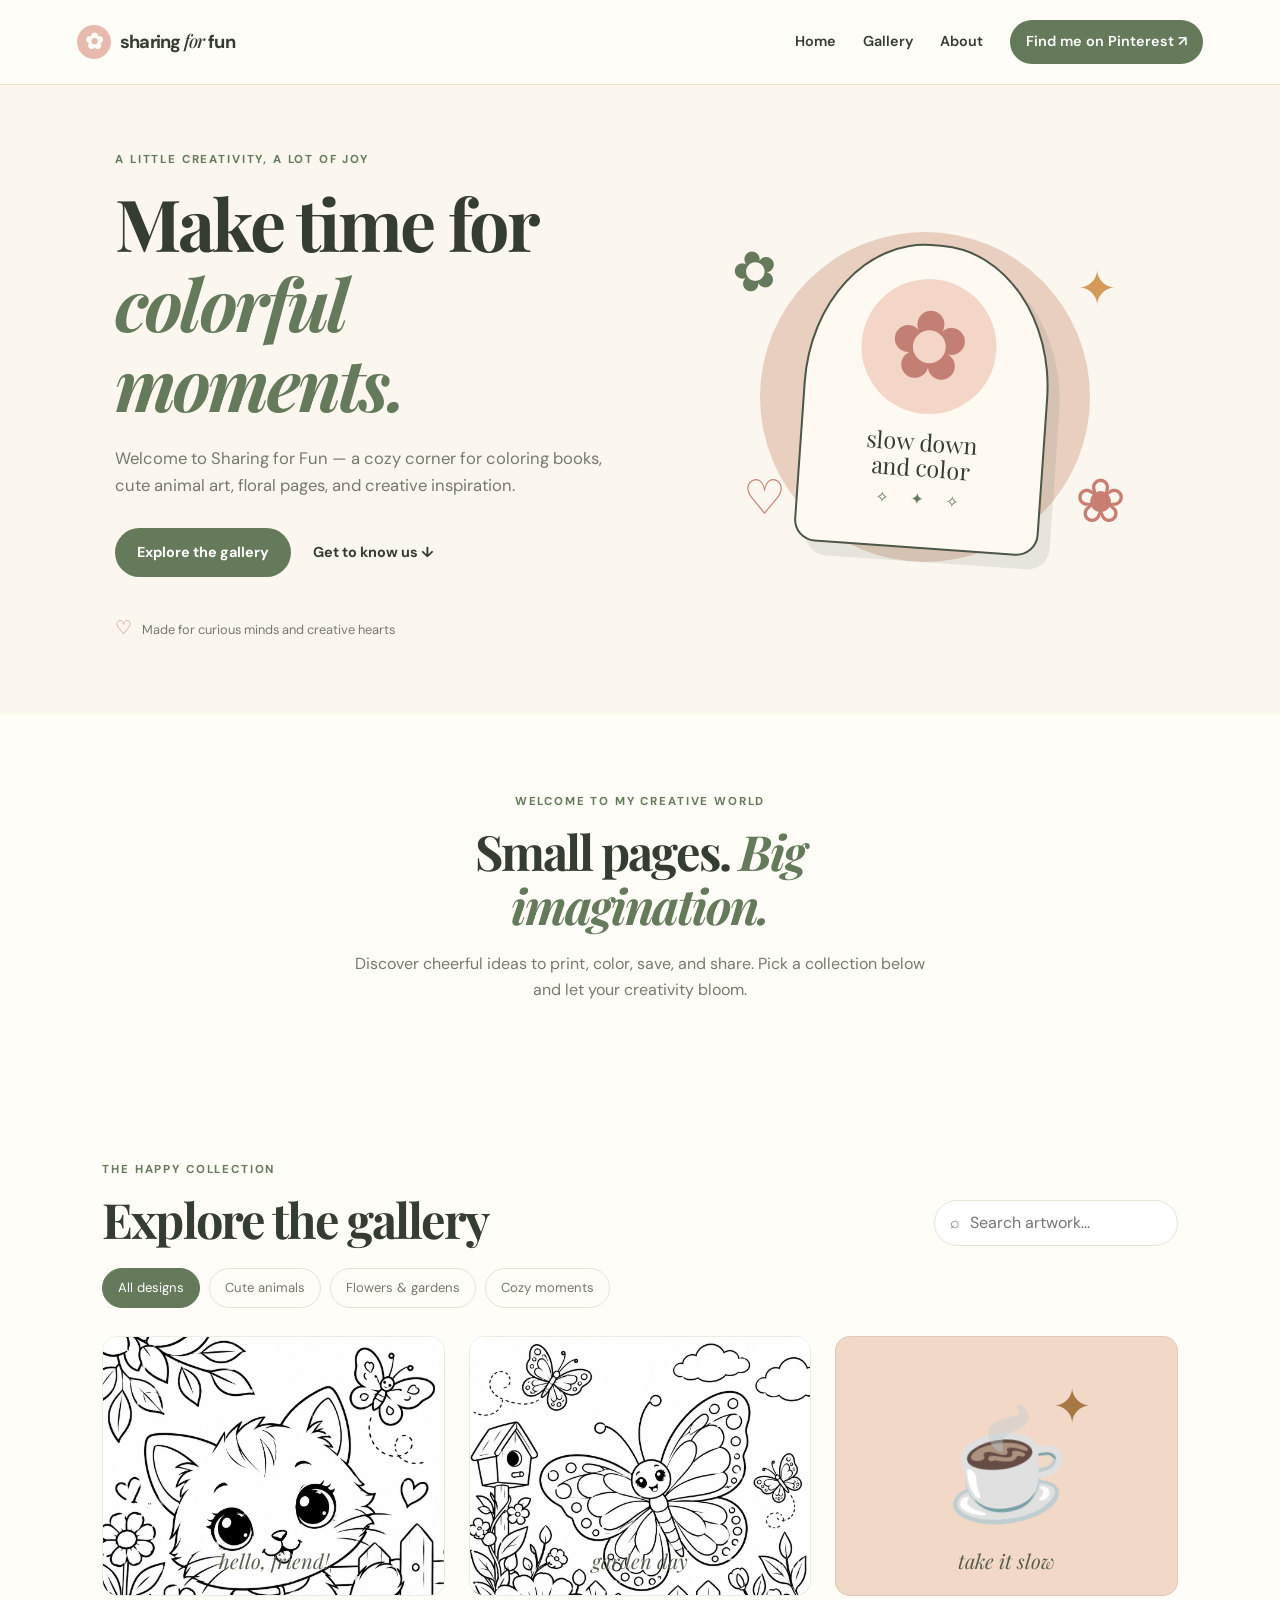
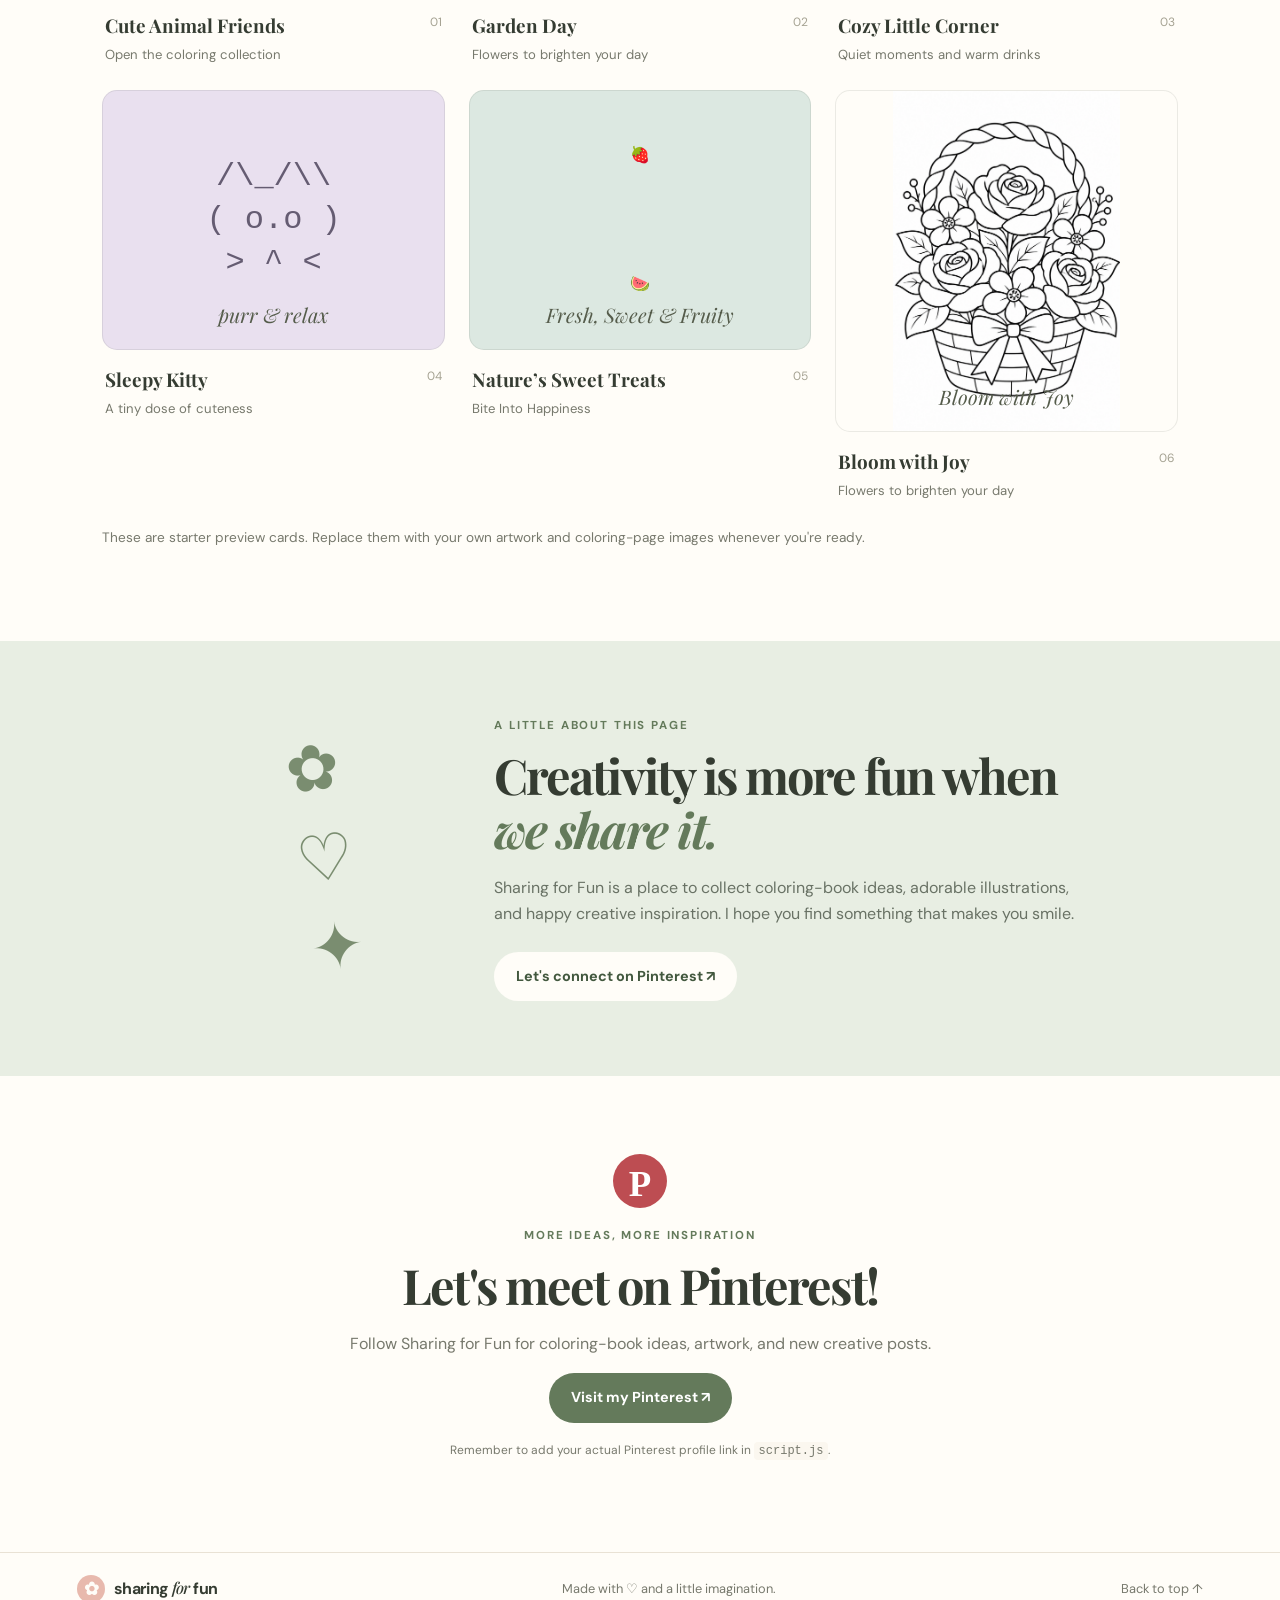
==== commit ce703003: "Show uploaded garden and cat coloring images" ====
--- a/index.html
+++ b/index.html
@@ -98,12 +98,12 @@
 
         <a href="cute-animal-friends.html" class="artwork-link">
           <article class="artwork-card" data-category="animals" data-title="Cute animal friends">
-            <div class="art-preview preview-bunny"><span class="doodle">♡</span><div class="bunny">૮ ˶ᵔ ᵕ ᵔ˶ ა</div><span class="preview-caption">hello, friend!</span></div>
+            <div class="art-preview"><img src="cat%20coloring%20page.png" alt="Cat coloring page"><span class="preview-caption">hello, friend!</span></div>
             <div class="card-info"><div><h3>Cute Animal Friends</h3><p>Open the coloring collection</p></div><span class="card-number">01</span></div>
           </article>
         </a>
         <article class="artwork-card" data-category="flowers" data-title="Garden day">
-          <div class="art-preview preview-garden"><span class="garden-flower">✿</span><span class="garden-flower second">❀</span><span class="garden-leaf">❧</span><span class="preview-caption">garden day</span></div>
+          <div class="art-preview"><img src="darden%20coloring%20page.png" alt="Garden coloring page"><span class="preview-caption">garden day</span></div>
           <div class="card-info"><div><h3>Garden Day</h3><p>Flowers to brighten your day</p></div><span class="card-number">02</span></div>
         </article>
         <article class="artwork-card" data-category="cozy" data-title="Cozy little corner">
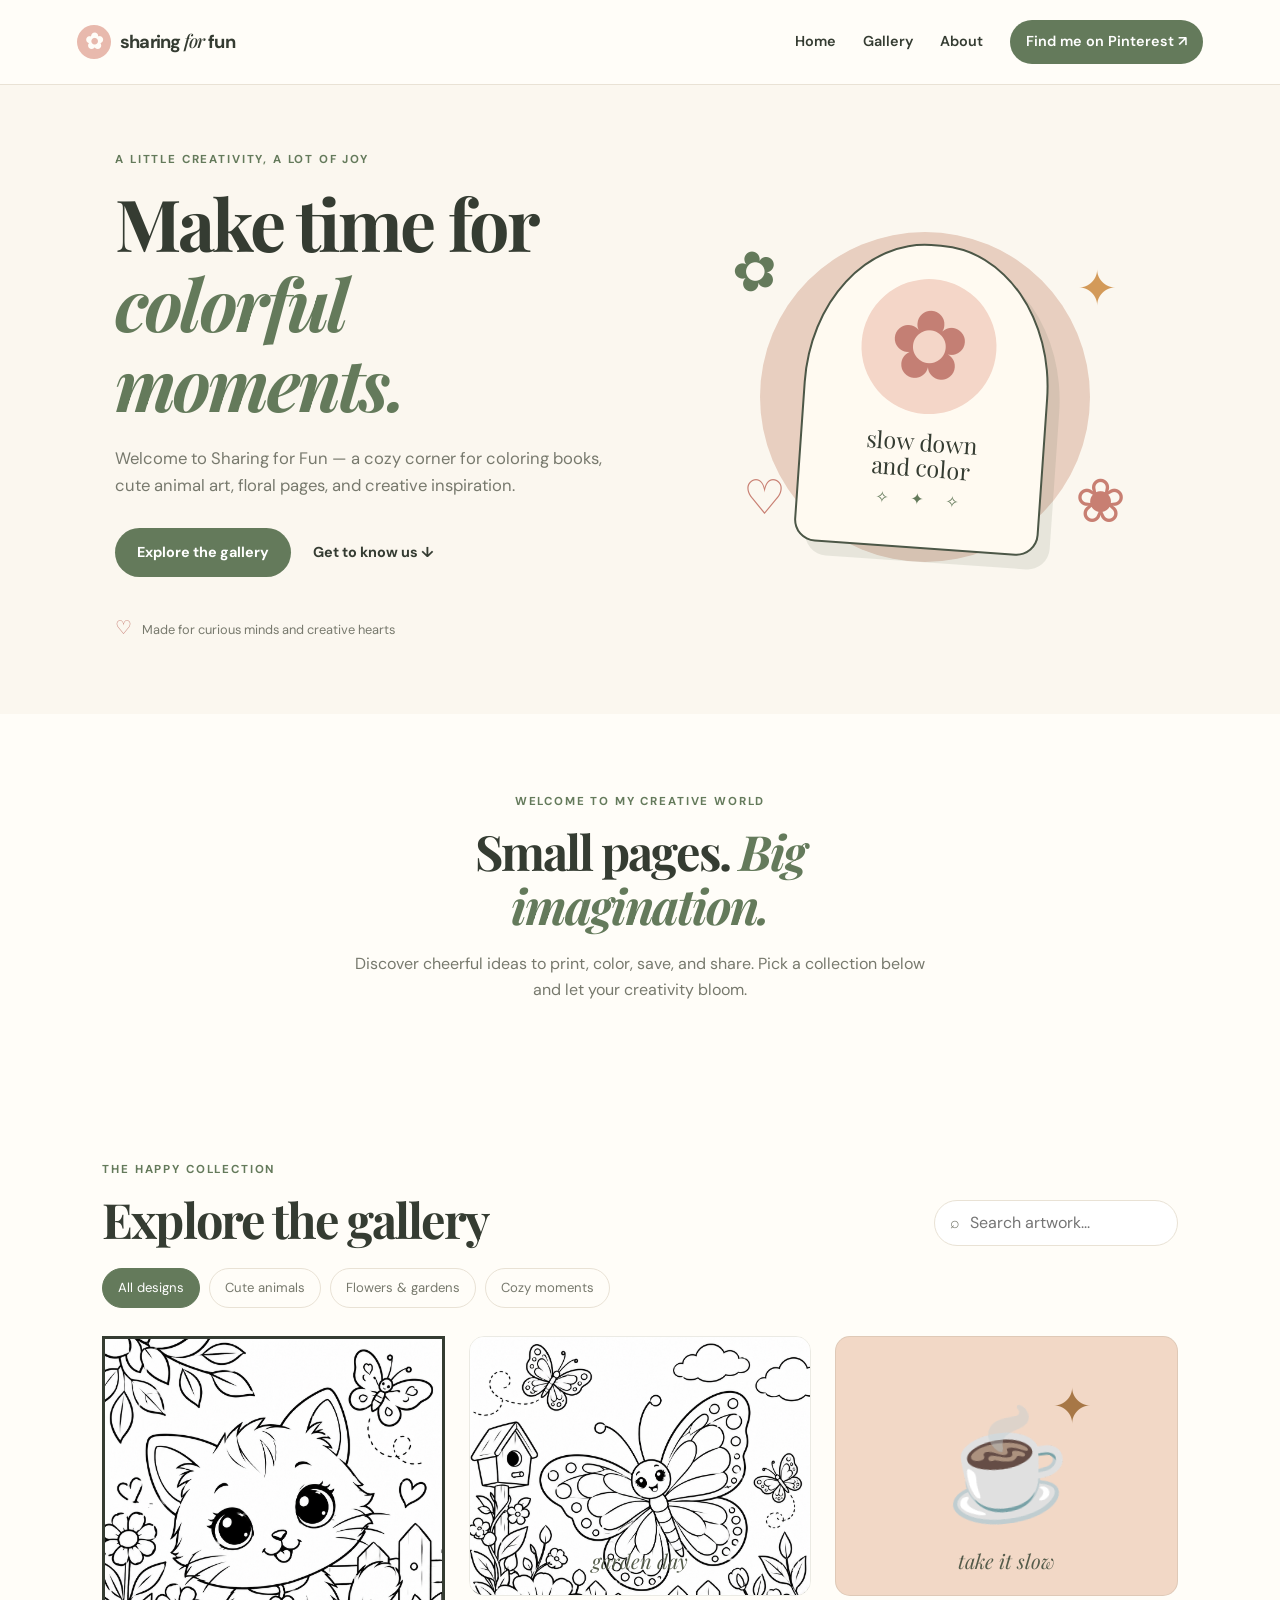
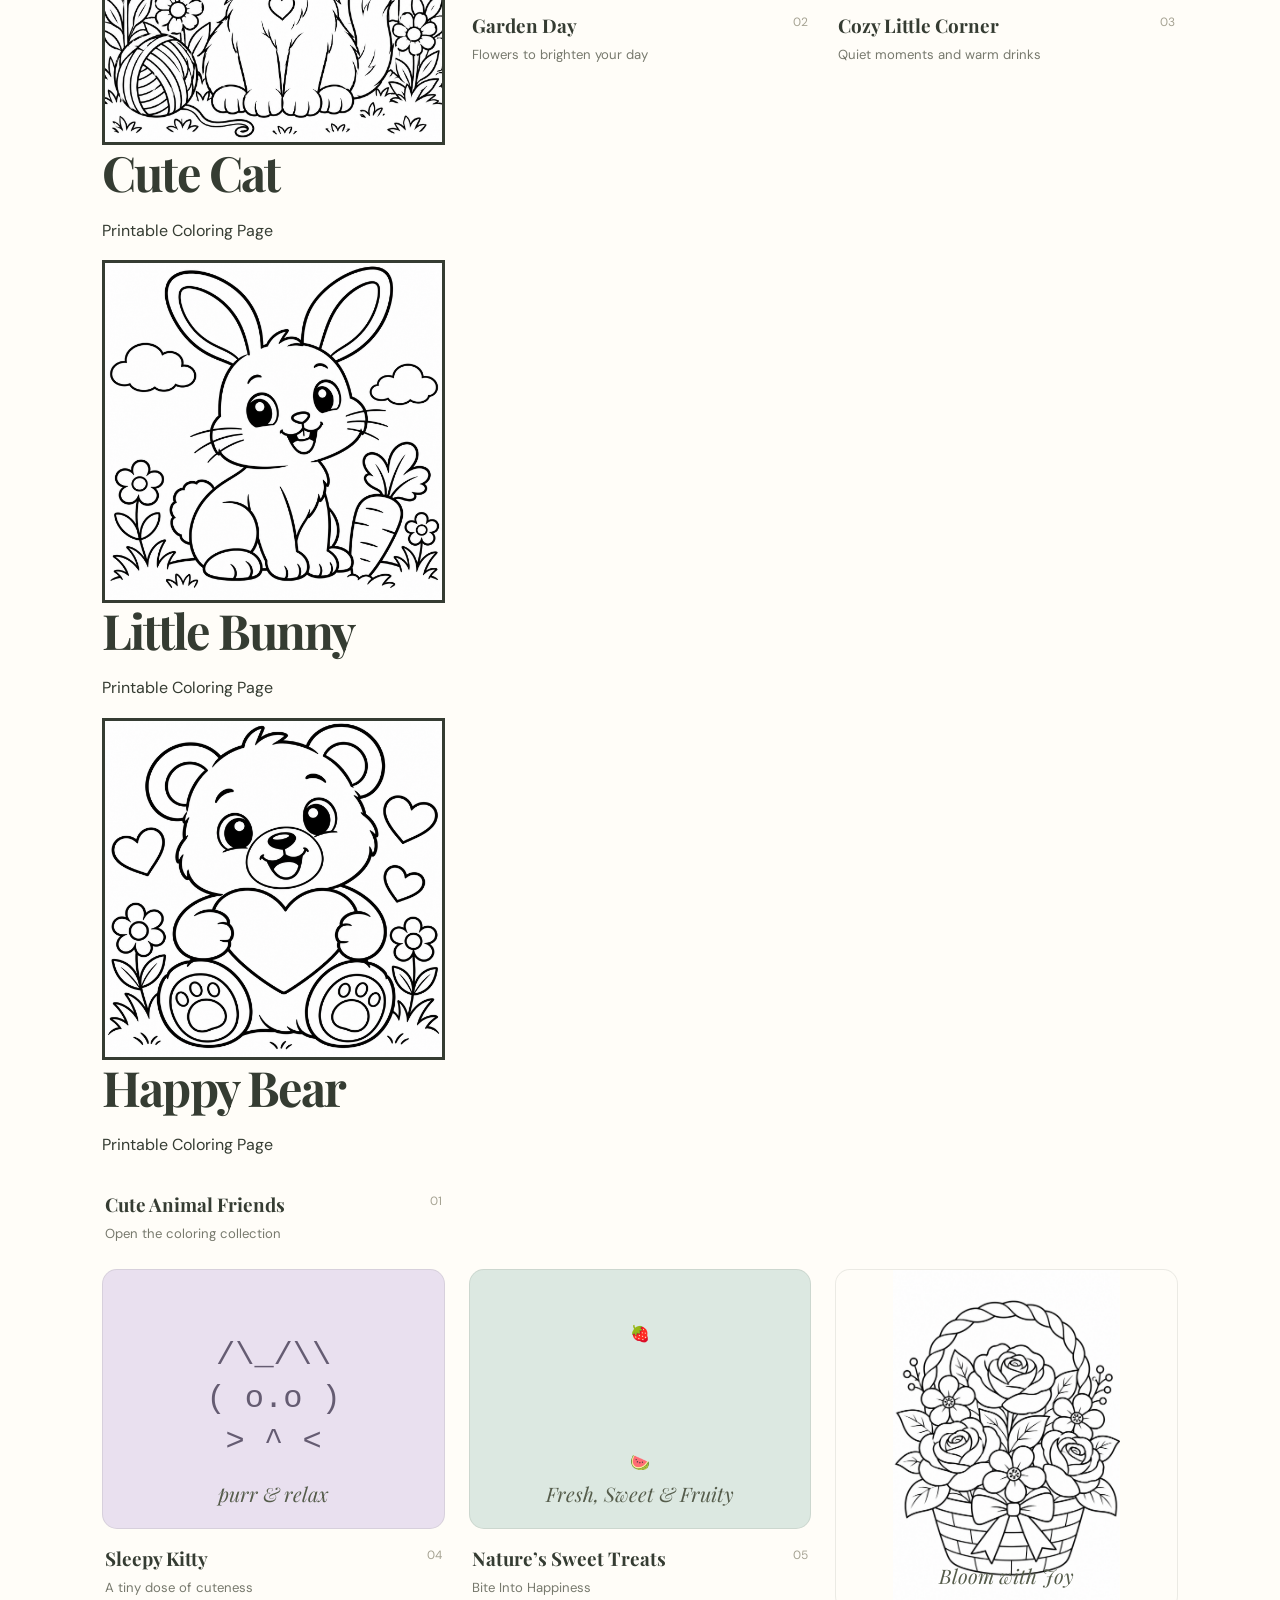
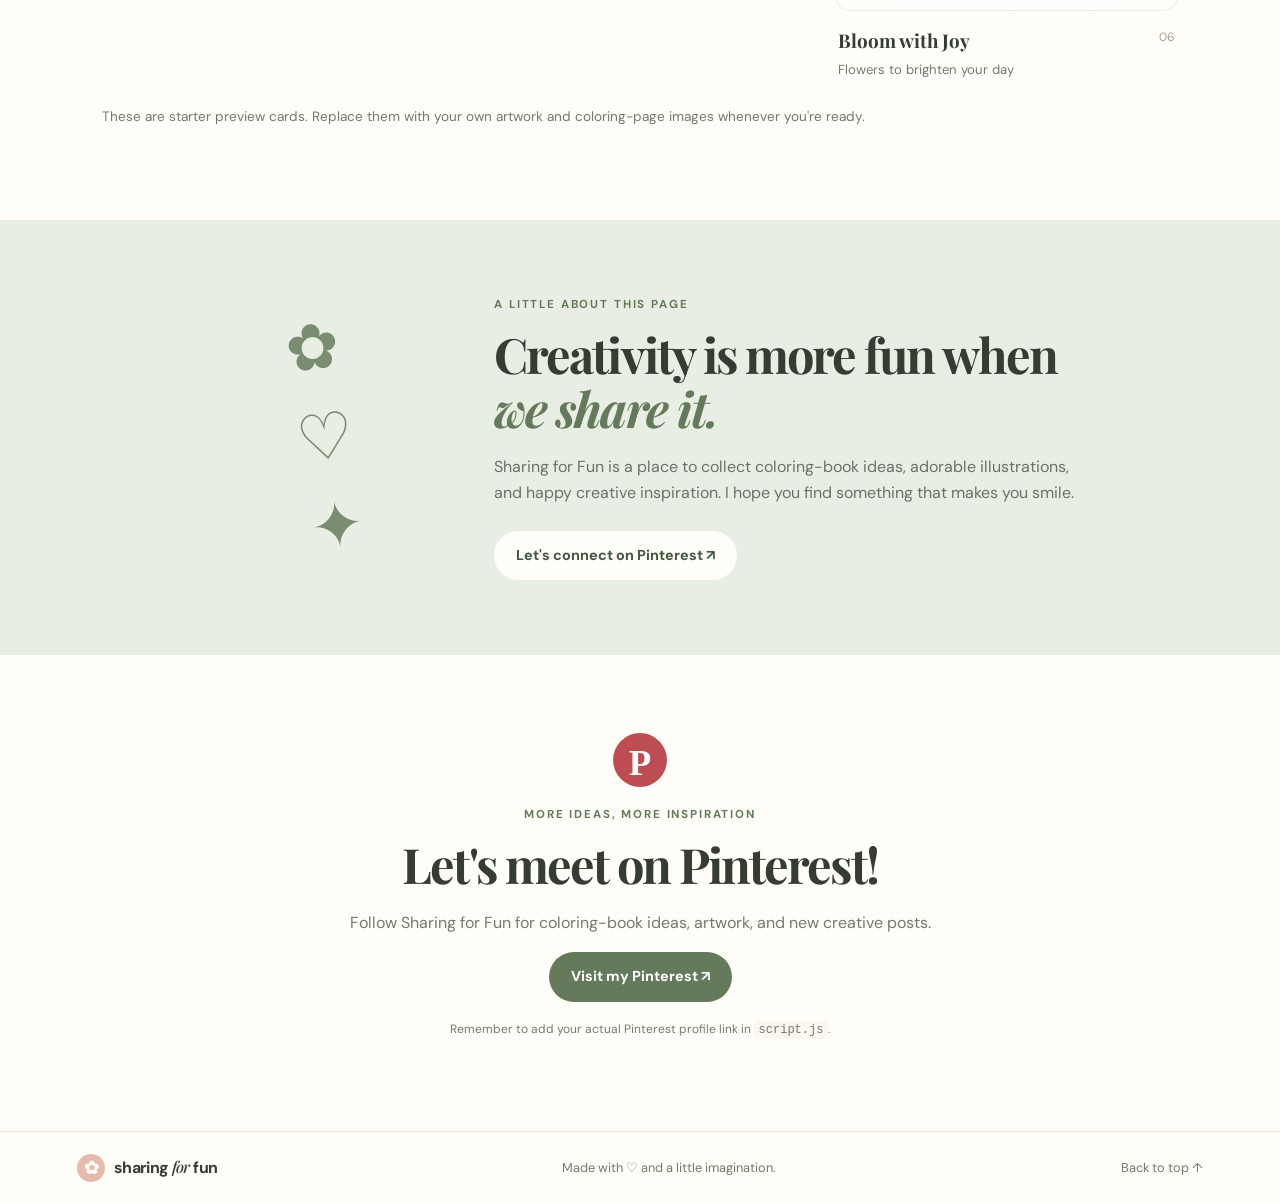
==== commit 28b106ef: "Add animal cards for coloring pages Added multiple animal cards with images and descriptions." ====
--- a/index.html
+++ b/index.html
@@ -98,7 +98,35 @@
 
         <a href="cute-animal-friends.html" class="artwork-link">
           <article class="artwork-card" data-category="animals" data-title="Cute animal friends">
-            <div class="art-preview"><img src="cat%20coloring%20page.png" alt="Cat coloring page"><span class="preview-caption">hello, friend!</span></div>
+            <!-- Cute Cat -->
+<article class="animal-card">
+  <div class="animal-square animal-image">
+    <img src="cat%20coloring%20page.png"
+         alt="Cute Cat Coloring Page">
+  </div>
+  <h2>Cute Cat</h2>
+  <p>Printable Coloring Page</p>
+</article>
+
+<!-- Little Bunny -->
+<article class="animal-card">
+  <div class="animal-square animal-image">
+    <img src="bunny%20coloring%20page.png"
+         alt="Little Bunny Coloring Page">
+  </div>
+  <h2>Little Bunny</h2>
+  <p>Printable Coloring Page</p>
+</article>
+
+<!-- Happy Bear -->
+<article class="animal-card">
+  <div class="animal-square animal-image">
+    <img src="bear%20colorin%20page.png"
+         alt="Happy Bear Coloring Page">
+  </div>
+  <h2>Happy Bear</h2>
+  <p>Printable Coloring Page</p>
+</article>
             <div class="card-info"><div><h3>Cute Animal Friends</h3><p>Open the coloring collection</p></div><span class="card-number">01</span></div>
           </article>
         </a>
--- a/style.css
+++ b/style.css
@@ -165,3 +165,16 @@
   height: 100%;
   object-fit: contain;
 }
+.animal-image {
+  padding: 0;
+  overflow: hidden;
+  background: #fffdf8;
+  border-style: solid;
+}
+
+.animal-image img {
+  display: block;
+  width: 100%;
+  height: 100%;
+  object-fit: contain;
+}
